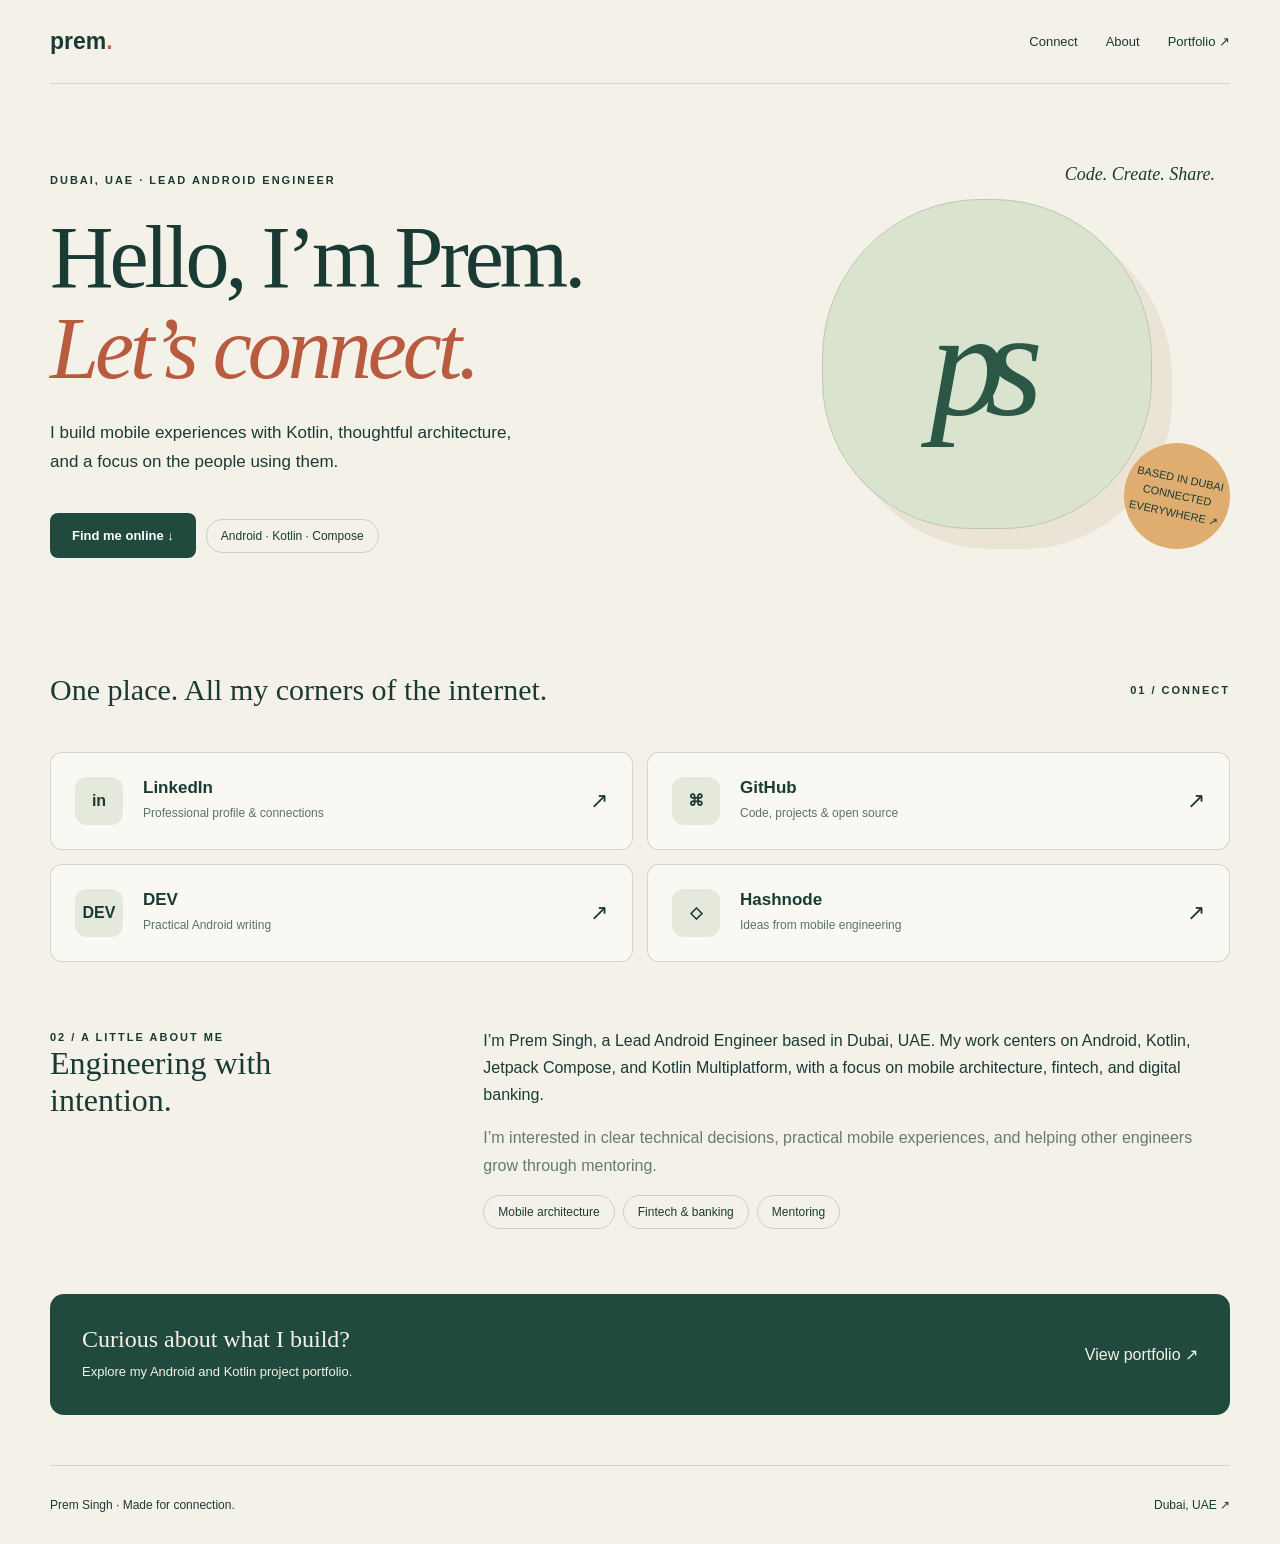
==== index.html @ f89c2c3a "Publish social profile and Android portfolio" ====
<!doctype html><html lang="en"><head><meta charset="utf-8"><meta name="viewport" content="width=device-width, initial-scale=1"><meta name="description" content="Connect with Prem Singh, Lead Android Engineer in Dubai. LinkedIn, GitHub, DEV and Hashnode."><meta name="theme-color" content="#172e2b"><title>Prem Singh — Let’s connect</title><style>*{box-sizing:border-box}html{scroll-behavior:smooth}body{margin:0;font-family:Arial,Helvetica,sans-serif}a{color:inherit;text-decoration:none}button{font:inherit}a:focus-visible,button:focus-visible{outline:3px solid #dd7848;outline-offset:6px}nav{display:flex;align-items:center;justify-content:space-between;padding:28px 0}nav .menu{display:flex;gap:28px;font-size:13px}main,nav,footer{max-width:1180px;margin:auto}p{line-height:1.7}footer{padding:32px 0;font-size:12px;display:flex;justify-content:space-between;border-top:1px solid #8884}.eyebrow{text-transform:uppercase;letter-spacing:2px;font-size:11px;font-weight:700}.pill{display:inline-block;border:1px solid #8885;padding:9px 14px;border-radius:99px;font-size:12px}.button{display:inline-block;padding:15px 22px;border-radius:8px;font-weight:700;font-size:13px}.muted{opacity:.65}@media(max-width:800px){main,nav,footer{margin:0 22px}nav .menu{gap:15px}h1{font-size:58px!important}.hero,.about,.contact{grid-template-columns:1fr!important;gap:32px!important}.cards{grid-template-columns:1fr!important}.hero{padding:50px 0!important}.orb{width:250px!important;height:250px!important}.hero-art{min-height:310px!important}.gridlinks{grid-template-columns:1fr!important}.project img{height:340px!important}footer{gap:20px}}@media(prefers-reduced-motion:reduce){html{scroll-behavior:auto}*{animation:none!important;transition:none!important}}body{background:#f4f1e9;color:#193b34}nav{border-bottom:1px solid #193b3425}.logo{font-weight:800;font-size:23px}.logo span{color:#cc6745}.hero{padding:80px 0 64px;display:grid;grid-template-columns:1.3fr 1fr;align-items:center;gap:60px}h1{font-family:Georgia,serif;font-weight:400;font-size:88px;line-height:1.04;letter-spacing:-4px;margin:24px 0}h1 em{color:#b95b3e}.hero p{max-width:480px;font-size:17px}.button{background:#214a3e;color:#fff;margin:20px 10px 0 0}.hero-art{position:relative;min-height:400px;display:grid;place-items:center}.orb{width:330px;height:330px;border-radius:48% 48% 45% 45%;background:#d9e3ce;display:grid;place-items:center;border:1px solid #bdc8b2;box-shadow:20px 20px 0 #ebe3d5}.monogram{font-family:Georgia,serif;font-size:150px;font-style:italic;letter-spacing:-20px;color:#2c5646;transform:translateX(-10px)}.stamp{position:absolute;right:0;bottom:15px;background:#e0ad70;border-radius:50%;width:106px;height:106px;display:grid;place-items:center;text-align:center;font-size:11px;line-height:1.6;transform:rotate(12deg)}.annotation{position:absolute;top:0;right:15px;font-family:Georgia,serif;font-style:italic;font-size:18px}.sectionhead{display:flex;justify-content:space-between;align-items:center;margin:20px 0}.sectionhead h2{font-family:Georgia,serif;font-size:30px;font-weight:400}.gridlinks{display:grid;grid-template-columns:1fr 1fr;gap:14px}.link{display:flex;align-items:center;gap:20px;border:1px solid #24453730;border-radius:12px;padding:24px;background:#faf8f2;transition:transform .2s,background .2s}.link:hover{transform:translateY(-3px);background:#e5ebdd}.icon{width:48px;height:48px;background:#e4e9dc;border-radius:12px;display:grid;place-items:center;font-weight:800}.link h3{margin:0 0 5px;font-size:17px}.link p{margin:0;font-size:12px;opacity:.7}.arrow{margin-left:auto;font-size:22px}.about{display:grid;grid-template-columns:1fr 2fr;gap:60px;padding:65px 0}.about h2{font-family:Georgia,serif;font-weight:400;font-size:32px;margin-top:0}.about p{margin-top:0;font-size:16px}.tags{display:flex;flex-wrap:wrap;gap:8px}.portfolio-call{background:#214a3e;color:#f5f1e6;padding:32px;border-radius:14px;margin-bottom:50px;display:flex;justify-content:space-between;align-items:center;gap:20px}.portfolio-call h2{font-family:Georgia,serif;font-weight:400;margin:0 0 8px}.portfolio-call p{margin:0;font-size:13px}.portfolio-call a{white-space:nowrap}</style><link rel="canonical" href="https://premsinghsodha7.github.io/"><meta property="og:url" content="https://premsinghsodha7.github.io/"><meta property="og:type" content="website"></head><body><nav><a class="logo" href="#">prem<span>.</span></a><div class="menu"><a href="#connect">Connect</a><a href="#about">About</a><a href="portfolio.html">Portfolio ↗</a></div></nav><main><section class="hero"><div><span class="eyebrow">Dubai, UAE · Lead Android Engineer</span><h1>Hello, I’m Prem.<br><em>Let’s connect.</em></h1><p>I build mobile experiences with Kotlin, thoughtful architecture, and a focus on the people using them.</p><a class="button" href="#connect">Find me online ↓</a><span class="pill">Android · Kotlin · Compose</span></div><div class="hero-art" aria-label="Decorative PS monogram"><span class="annotation">Code. Create. Share.</span><div class="orb"><span class="monogram">ps</span></div><div class="stamp">BASED IN DUBAI<br>CONNECTED<br>EVERYWHERE ↗</div></div></section><section id="connect"><div class="sectionhead"><h2>One place. All my corners of the internet.</h2><span class="eyebrow">01 / Connect</span></div><div class="gridlinks"><a class="link" href="https://www.linkedin.com/in/premsinghsodha7/" target="_blank" rel="noopener noreferrer"><span class="icon">in</span><div><h3>LinkedIn</h3><p>Professional profile & connections</p></div><span class="arrow">↗</span></a><a class="link" href="https://github.com/premsinghsodha7" target="_blank" rel="noopener noreferrer"><span class="icon">⌘</span><div><h3>GitHub</h3><p>Code, projects & open source</p></div><span class="arrow">↗</span></a><a class="link" href="https://dev.to/prem_singh_1997" target="_blank" rel="noopener noreferrer"><span class="icon">DEV</span><div><h3>DEV</h3><p>Practical Android writing</p></div><span class="arrow">↗</span></a><a class="link" href="https://hashnode.com/@prem1997" target="_blank" rel="noopener noreferrer"><span class="icon">◇</span><div><h3>Hashnode</h3><p>Ideas from mobile engineering</p></div><span class="arrow">↗</span></a></div></section><section class="about" id="about"><div><span class="eyebrow">02 / A little about me</span><h2>Engineering with<br>intention.</h2></div><div><p>I’m Prem Singh, a Lead Android Engineer based in Dubai, UAE. My work centers on Android, Kotlin, Jetpack Compose, and Kotlin Multiplatform, with a focus on mobile architecture, fintech, and digital banking.</p><p class="muted">I’m interested in clear technical decisions, practical mobile experiences, and helping other engineers grow through mentoring.</p><div class="tags"><span class="pill">Mobile architecture</span><span class="pill">Fintech & banking</span><span class="pill">Mentoring</span></div></div></section><section class="portfolio-call"><div><h2>Curious about what I build?</h2><p>Explore my Android and Kotlin project portfolio.</p></div><a href="portfolio.html">View portfolio ↗</a></section></main><footer><span>Prem Singh · Made for connection.</span><span>Dubai, UAE ↗</span></footer></body></html>
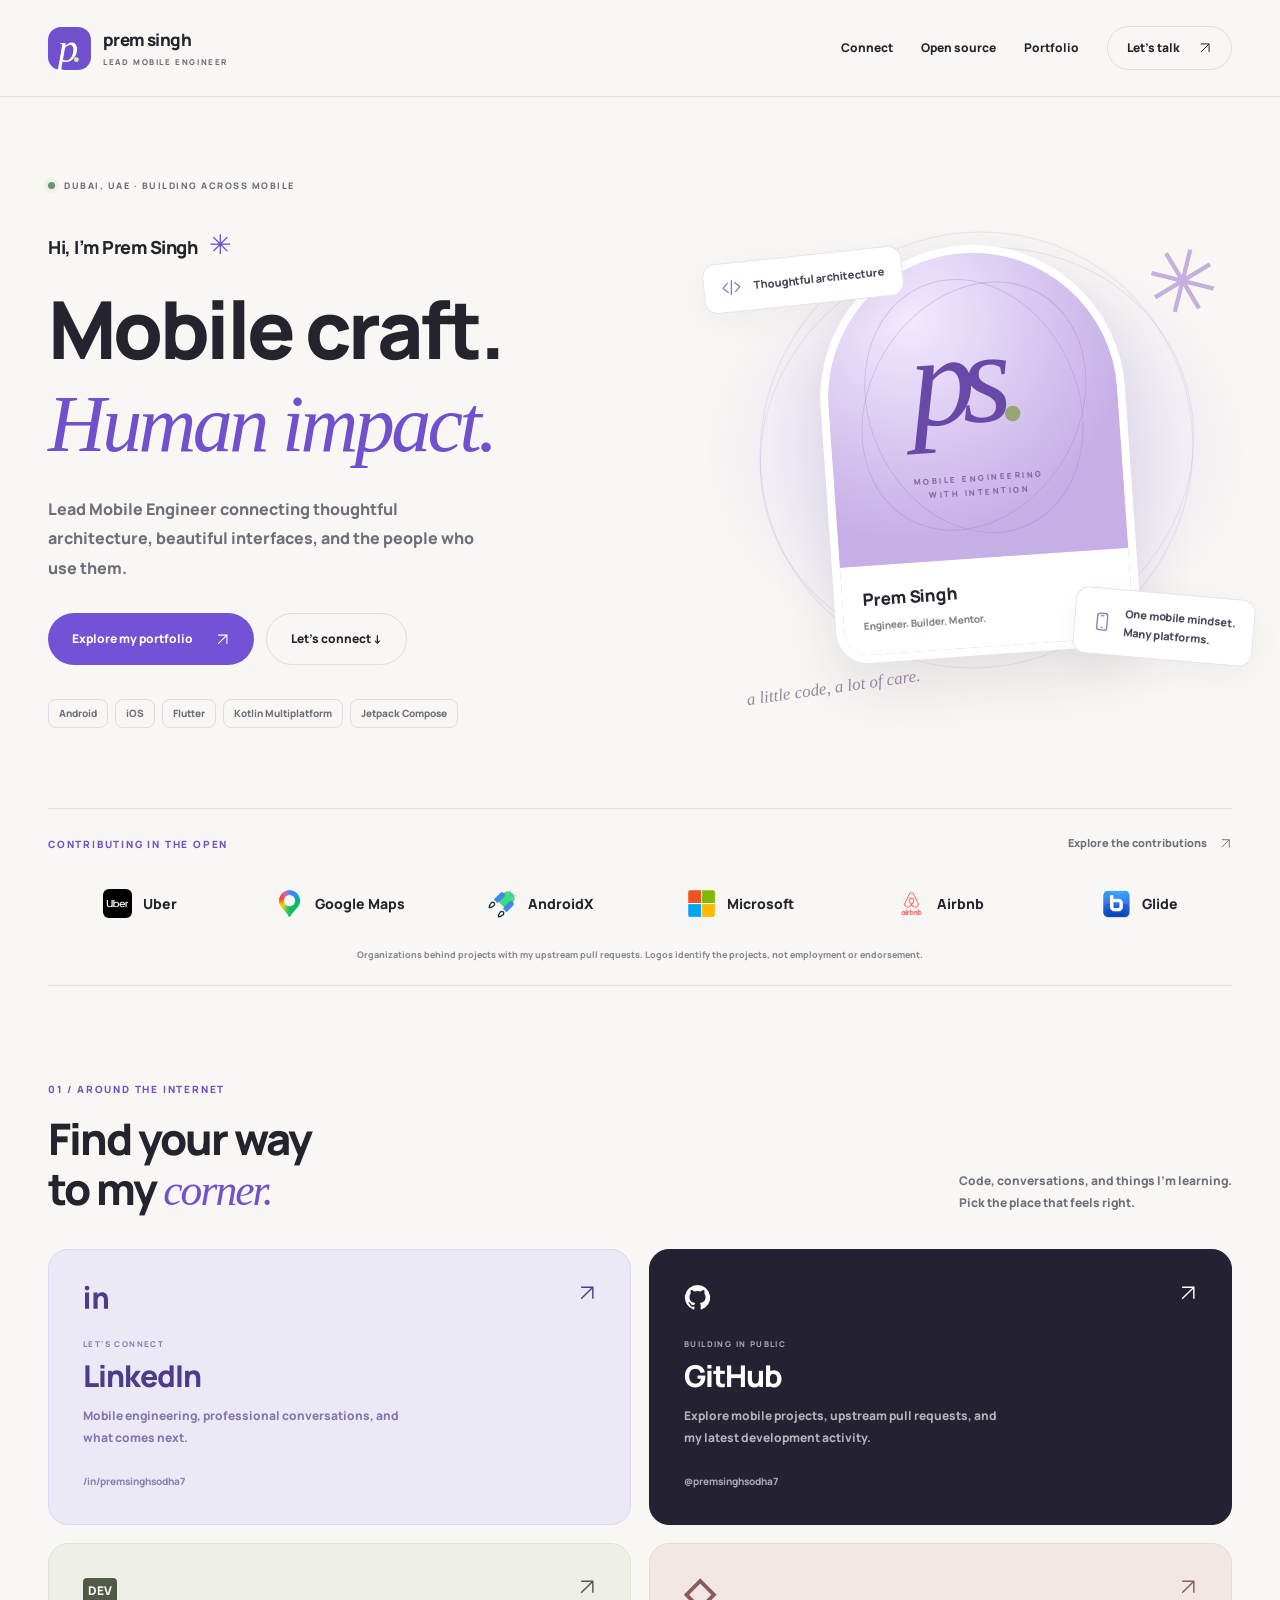
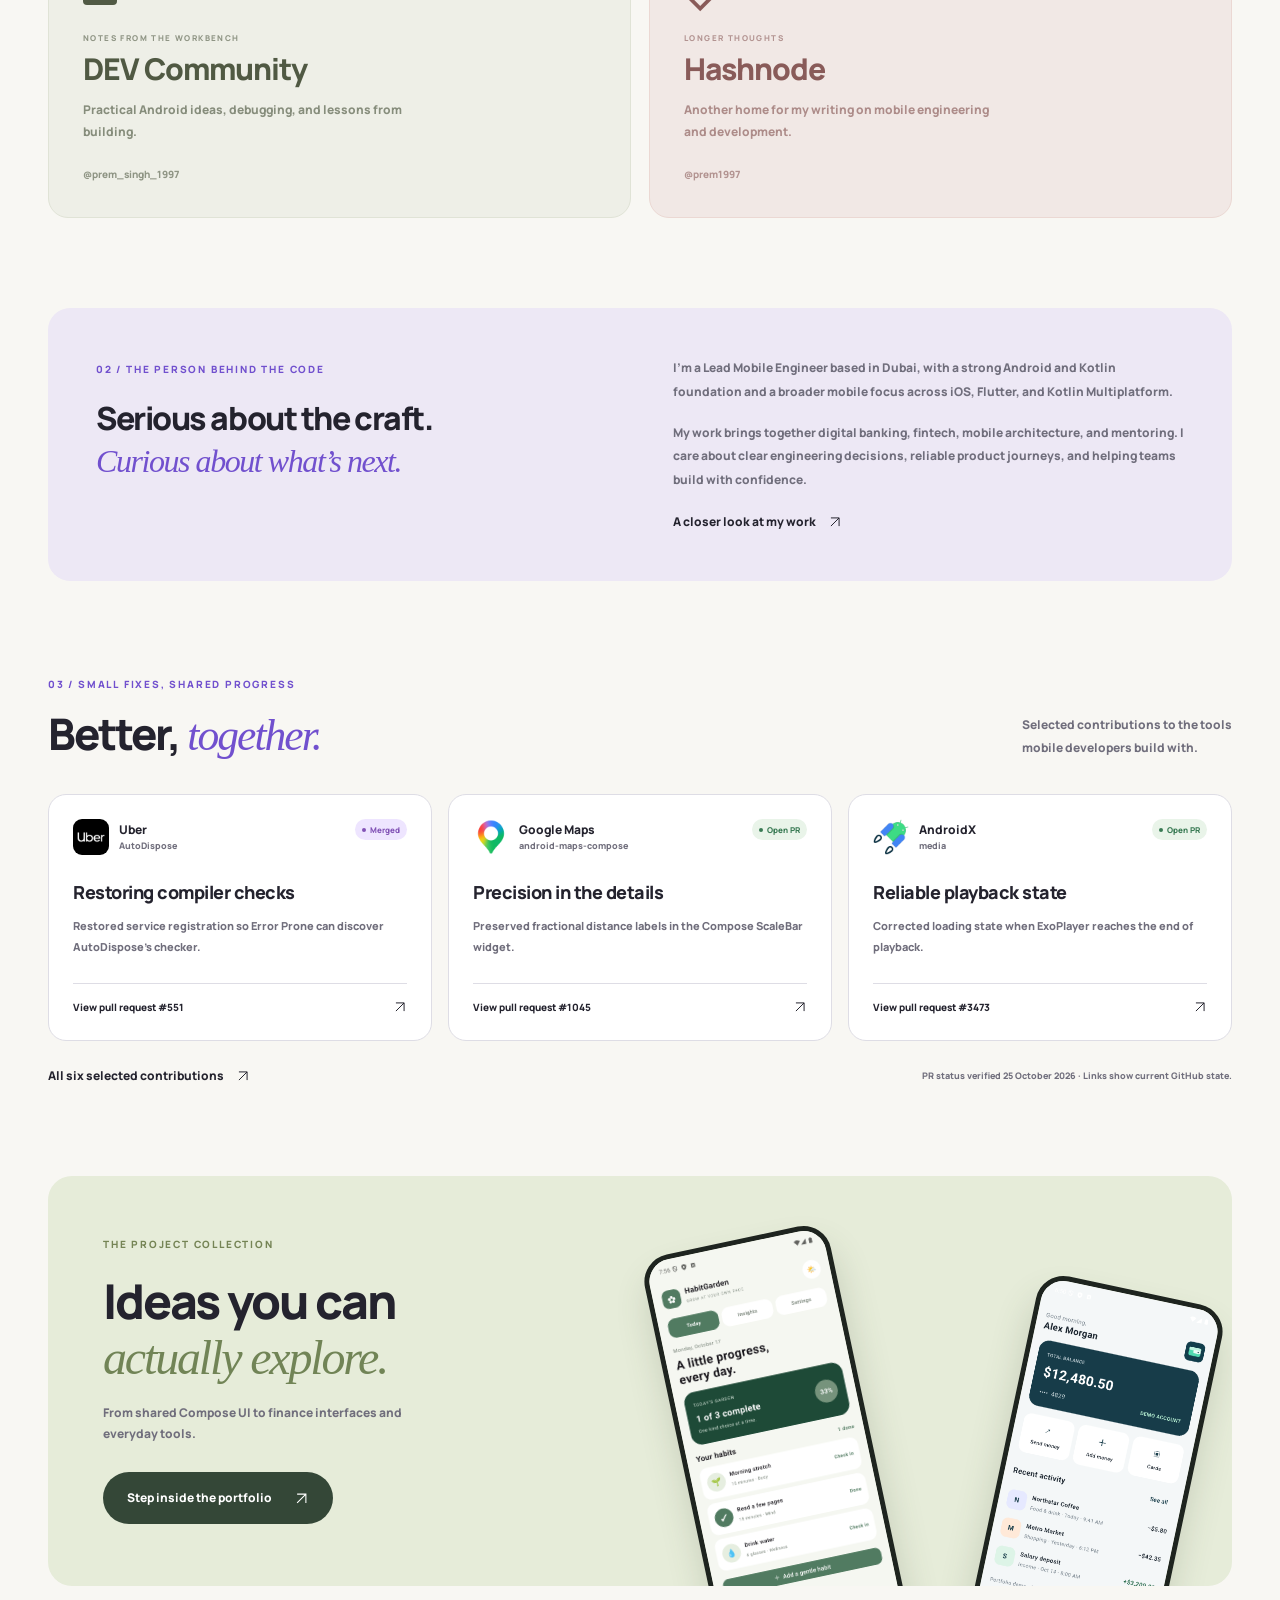
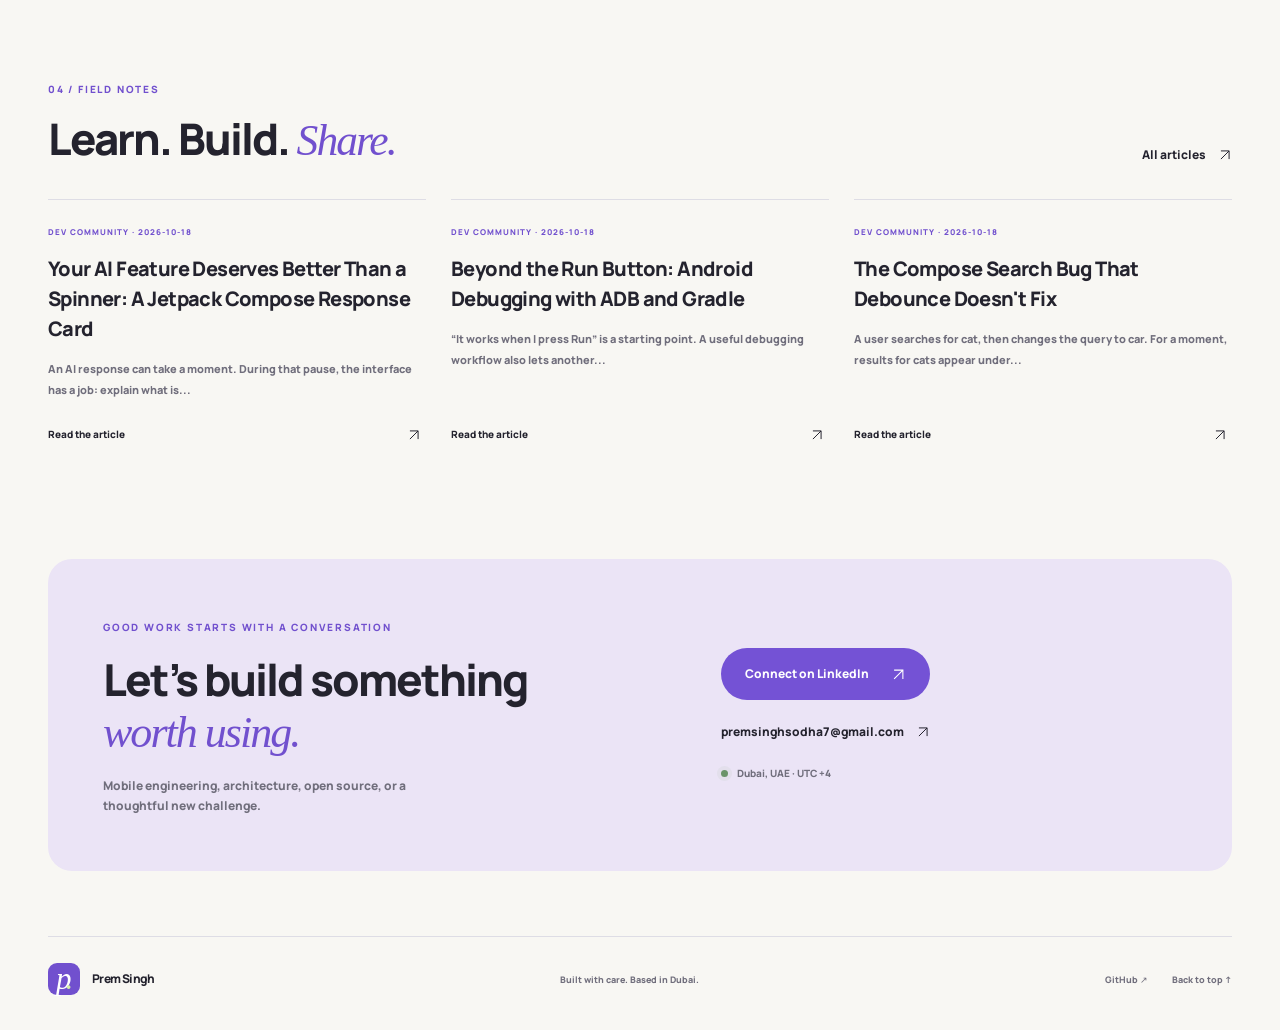
==== commit b571c6ab: "Redesign mobile profile and portfolio with verified open-source work" ====
--- a/index.html
+++ b/index.html
@@ -1 +1,12 @@
-<!doctype html><html lang="en"><head><meta charset="utf-8"><meta name="viewport" content="width=device-width, initial-scale=1"><meta name="description" content="Connect with Prem Singh, Lead Android Engineer in Dubai. LinkedIn, GitHub, DEV and Hashnode."><meta name="theme-color" content="#172e2b"><title>Prem Singh — Let’s connect</title><style>*{box-sizing:border-box}html{scroll-behavior:smooth}body{margin:0;font-family:Arial,Helvetica,sans-serif}a{color:inherit;text-decoration:none}button{font:inherit}a:focus-visible,button:focus-visible{outline:3px solid #dd7848;outline-offset:6px}nav{display:flex;align-items:center;justify-content:space-between;padding:28px 0}nav .menu{display:flex;gap:28px;font-size:13px}main,nav,footer{max-width:1180px;margin:auto}p{line-height:1.7}footer{padding:32px 0;font-size:12px;display:flex;justify-content:space-between;border-top:1px solid #8884}.eyebrow{text-transform:uppercase;letter-spacing:2px;font-size:11px;font-weight:700}.pill{display:inline-block;border:1px solid #8885;padding:9px 14px;border-radius:99px;font-size:12px}.button{display:inline-block;padding:15px 22px;border-radius:8px;font-weight:700;font-size:13px}.muted{opacity:.65}@media(max-width:800px){main,nav,footer{margin:0 22px}nav .menu{gap:15px}h1{font-size:58px!important}.hero,.about,.contact{grid-template-columns:1fr!important;gap:32px!important}.cards{grid-template-columns:1fr!important}.hero{padding:50px 0!important}.orb{width:250px!important;height:250px!important}.hero-art{min-height:310px!important}.gridlinks{grid-template-columns:1fr!important}.project img{height:340px!important}footer{gap:20px}}@media(prefers-reduced-motion:reduce){html{scroll-behavior:auto}*{animation:none!important;transition:none!important}}body{background:#f4f1e9;color:#193b34}nav{border-bottom:1px solid #193b3425}.logo{font-weight:800;font-size:23px}.logo span{color:#cc6745}.hero{padding:80px 0 64px;display:grid;grid-template-columns:1.3fr 1fr;align-items:center;gap:60px}h1{font-family:Georgia,serif;font-weight:400;font-size:88px;line-height:1.04;letter-spacing:-4px;margin:24px 0}h1 em{color:#b95b3e}.hero p{max-width:480px;font-size:17px}.button{background:#214a3e;color:#fff;margin:20px 10px 0 0}.hero-art{position:relative;min-height:400px;display:grid;place-items:center}.orb{width:330px;height:330px;border-radius:48% 48% 45% 45%;background:#d9e3ce;display:grid;place-items:center;border:1px solid #bdc8b2;box-shadow:20px 20px 0 #ebe3d5}.monogram{font-family:Georgia,serif;font-size:150px;font-style:italic;letter-spacing:-20px;color:#2c5646;transform:translateX(-10px)}.stamp{position:absolute;right:0;bottom:15px;background:#e0ad70;border-radius:50%;width:106px;height:106px;display:grid;place-items:center;text-align:center;font-size:11px;line-height:1.6;transform:rotate(12deg)}.annotation{position:absolute;top:0;right:15px;font-family:Georgia,serif;font-style:italic;font-size:18px}.sectionhead{display:flex;justify-content:space-between;align-items:center;margin:20px 0}.sectionhead h2{font-family:Georgia,serif;font-size:30px;font-weight:400}.gridlinks{display:grid;grid-template-columns:1fr 1fr;gap:14px}.link{display:flex;align-items:center;gap:20px;border:1px solid #24453730;border-radius:12px;padding:24px;background:#faf8f2;transition:transform .2s,background .2s}.link:hover{transform:translateY(-3px);background:#e5ebdd}.icon{width:48px;height:48px;background:#e4e9dc;border-radius:12px;display:grid;place-items:center;font-weight:800}.link h3{margin:0 0 5px;font-size:17px}.link p{margin:0;font-size:12px;opacity:.7}.arrow{margin-left:auto;font-size:22px}.about{display:grid;grid-template-columns:1fr 2fr;gap:60px;padding:65px 0}.about h2{font-family:Georgia,serif;font-weight:400;font-size:32px;margin-top:0}.about p{margin-top:0;font-size:16px}.tags{display:flex;flex-wrap:wrap;gap:8px}.portfolio-call{background:#214a3e;color:#f5f1e6;padding:32px;border-radius:14px;margin-bottom:50px;display:flex;justify-content:space-between;align-items:center;gap:20px}.portfolio-call h2{font-family:Georgia,serif;font-weight:400;margin:0 0 8px}.portfolio-call p{margin:0;font-size:13px}.portfolio-call a{white-space:nowrap}</style><link rel="canonical" href="https://premsinghsodha7.github.io/"><meta property="og:url" content="https://premsinghsodha7.github.io/"><meta property="og:type" content="website"></head><body><nav><a class="logo" href="#">prem<span>.</span></a><div class="menu"><a href="#connect">Connect</a><a href="#about">About</a><a href="portfolio.html">Portfolio ↗</a></div></nav><main><section class="hero"><div><span class="eyebrow">Dubai, UAE · Lead Android Engineer</span><h1>Hello, I’m Prem.<br><em>Let’s connect.</em></h1><p>I build mobile experiences with Kotlin, thoughtful architecture, and a focus on the people using them.</p><a class="button" href="#connect">Find me online ↓</a><span class="pill">Android · Kotlin · Compose</span></div><div class="hero-art" aria-label="Decorative PS monogram"><span class="annotation">Code. Create. Share.</span><div class="orb"><span class="monogram">ps</span></div><div class="stamp">BASED IN DUBAI<br>CONNECTED<br>EVERYWHERE ↗</div></div></section><section id="connect"><div class="sectionhead"><h2>One place. All my corners of the internet.</h2><span class="eyebrow">01 / Connect</span></div><div class="gridlinks"><a class="link" href="https://www.linkedin.com/in/premsinghsodha7/" target="_blank" rel="noopener noreferrer"><span class="icon">in</span><div><h3>LinkedIn</h3><p>Professional profile & connections</p></div><span class="arrow">↗</span></a><a class="link" href="https://github.com/premsinghsodha7" target="_blank" rel="noopener noreferrer"><span class="icon">⌘</span><div><h3>GitHub</h3><p>Code, projects & open source</p></div><span class="arrow">↗</span></a><a class="link" href="https://dev.to/prem_singh_1997" target="_blank" rel="noopener noreferrer"><span class="icon">DEV</span><div><h3>DEV</h3><p>Practical Android writing</p></div><span class="arrow">↗</span></a><a class="link" href="https://hashnode.com/@prem1997" target="_blank" rel="noopener noreferrer"><span class="icon">◇</span><div><h3>Hashnode</h3><p>Ideas from mobile engineering</p></div><span class="arrow">↗</span></a></div></section><section class="about" id="about"><div><span class="eyebrow">02 / A little about me</span><h2>Engineering with<br>intention.</h2></div><div><p>I’m Prem Singh, a Lead Android Engineer based in Dubai, UAE. My work centers on Android, Kotlin, Jetpack Compose, and Kotlin Multiplatform, with a focus on mobile architecture, fintech, and digital banking.</p><p class="muted">I’m interested in clear technical decisions, practical mobile experiences, and helping other engineers grow through mentoring.</p><div class="tags"><span class="pill">Mobile architecture</span><span class="pill">Fintech & banking</span><span class="pill">Mentoring</span></div></div></section><section class="portfolio-call"><div><h2>Curious about what I build?</h2><p>Explore my Android and Kotlin project portfolio.</p></div><a href="portfolio.html">View portfolio ↗</a></section></main><footer><span>Prem Singh · Made for connection.</span><span>Dubai, UAE ↗</span></footer></body></html>+<!doctype html><html lang="en"><head><meta charset="utf-8"><meta name="viewport" content="width=device-width,initial-scale=1"><meta name="description" content="Prem Singh, Lead Mobile Engineer in Dubai. Android, iOS, Flutter, Kotlin Multiplatform, open source and mobile architecture."><meta name="theme-color" content="#f8f7f3"><title>Prem Singh — Lead Mobile Engineer</title><link rel="canonical" href="https://premsinghsodha7.github.io/"><meta property="og:title" content="Prem Singh — Lead Mobile Engineer"><meta property="og:description" content="Prem Singh, Lead Mobile Engineer in Dubai. Android, iOS, Flutter, Kotlin Multiplatform, open source and mobile architecture."><meta property="og:url" content="https://premsinghsodha7.github.io/"><meta property="og:type" content="website"><meta property="og:image" content="https://premsinghsodha7.github.io/assets/favicon.svg"><link rel="icon" href="assets/favicon.svg" type="image/svg+xml"><link rel="preload" href="assets/manrope.woff2" as="font" type="font/woff2" crossorigin><link rel="stylesheet" href="styles.css"><script src="site.js" defer></script></head><body class="light" id="top"><a class="skip" href="#main">Skip to content</a><header><nav class="wrap"><a class="brand" href="index.html" aria-label="Prem Singh home"><span class="brand-mark">p<span>.</span></span><span>prem singh<span class="brand-sub">LEAD MOBILE ENGINEER</span></span></a><button class="menu-toggle" aria-expanded="false" aria-controls="nav-links">Menu <span>☰</span></button><div id="nav-links" class="nav-links"><a href="#connect">Connect</a><a href="#open-source">Open source</a><a href="portfolio.html">Portfolio</a><a class="nav-cta" href="https://www.linkedin.com/in/premsinghsodha7/" target="_blank" rel="noopener noreferrer">Let’s talk <svg viewBox="0 0 24 24" fill="none" stroke="currentColor" stroke-width="1.7" aria-hidden="true"><path d="M5 19 19 5M5 5h14v14"/></svg></a></div></nav></header><main id="main"><section class="social-hero wrap"><div class="hero-copy"><span class="availability"><i></i> DUBAI, UAE · BUILDING ACROSS MOBILE</span><p class="hello">Hi, I’m Prem Singh <span aria-hidden="true">✳</span></p><h1>Mobile craft.<br><em>Human impact.</em></h1><p class="hero-description">Lead Mobile Engineer connecting thoughtful architecture, beautiful interfaces, and the people who use them.</p><div class="hero-actions"><a href="portfolio.html" class="button primary">Explore my portfolio <svg viewBox="0 0 24 24" fill="none" stroke="currentColor" stroke-width="1.7" aria-hidden="true"><path d="M5 19 19 5M5 5h14v14"/></svg></a><a href="#connect" class="button quiet">Let’s connect ↓</a></div><div class="platforms"><span>Android</span><span>iOS</span><span>Flutter</span><span>Kotlin Multiplatform</span><span>Jetpack Compose</span></div></div><div class="identity-stage"><div class="orbit orbit-one"></div><div class="orbit orbit-two"></div><span class="floating-label label-one"><svg viewBox="0 0 24 24" fill="none" stroke="currentColor" stroke-width="1.6" aria-hidden="true"><path d="m8 6-6 6 6 6m8-12 6 6-6 6m-3-15-2 18"/></svg> Thoughtful architecture</span><div class="portrait-frame"><div class="portrait-monogram" role="img" aria-label="PS monogram"><span>ps<span class="monogram-dot">.</span></span><small>MOBILE ENGINEERING<br>WITH INTENTION</small></div><div class="portrait-caption"><span>Prem Singh</span><small>Engineer. Builder. Mentor.</small></div></div><span class="floating-label label-two"><svg viewBox="0 0 24 24" fill="none" stroke="currentColor" stroke-width="1.6" aria-hidden="true"><rect x="6" y="2" width="12" height="20" rx="3"/><path d="M10 5h4m-3 14h2"/></svg> One mobile mindset.<br>Many platforms.</span><div class="stage-star" aria-hidden="true">✳</div><span class="stage-note">a little code, a lot of care.</span></div></section>
+<section class="ecosystems wrap"><div class="mini-heading"><span class="eyebrow">CONTRIBUTING IN THE OPEN</span><a href="portfolio.html#open-source">Explore the contributions <svg viewBox="0 0 24 24" fill="none" stroke="currentColor" stroke-width="1.7" aria-hidden="true"><path d="M5 19 19 5M5 5h14v14"/></svg></a></div><div class="org-strip"><a class="org" href="https://github.com/uber/AutoDispose/pull/551" target="_blank" rel="noopener noreferrer"><img src="assets/uber.png" alt="" width="32" height="32"><span>Uber</span><svg viewBox="0 0 24 24" fill="none" stroke="currentColor" stroke-width="1.7" aria-hidden="true"><path d="M5 19 19 5M5 5h14v14"/></svg></a><a class="org" href="https://github.com/googlemaps/android-maps-compose/pull/1045" target="_blank" rel="noopener noreferrer"><img src="assets/googlemaps.png" alt="" width="32" height="32"><span>Google Maps</span><svg viewBox="0 0 24 24" fill="none" stroke="currentColor" stroke-width="1.7" aria-hidden="true"><path d="M5 19 19 5M5 5h14v14"/></svg></a><a class="org" href="https://github.com/androidx/media/pull/3473" target="_blank" rel="noopener noreferrer"><img src="assets/androidx.png" alt="" width="32" height="32"><span>AndroidX</span><svg viewBox="0 0 24 24" fill="none" stroke="currentColor" stroke-width="1.7" aria-hidden="true"><path d="M5 19 19 5M5 5h14v14"/></svg></a><a class="org" href="https://github.com/microsoft/fluentui-android/pull/843" target="_blank" rel="noopener noreferrer"><img src="assets/microsoft.png" alt="" width="32" height="32"><span>Microsoft</span><svg viewBox="0 0 24 24" fill="none" stroke="currentColor" stroke-width="1.7" aria-hidden="true"><path d="M5 19 19 5M5 5h14v14"/></svg></a><a class="org" href="https://github.com/airbnb/lottie-android/pull/2745" target="_blank" rel="noopener noreferrer"><img src="assets/airbnb.png" alt="" width="32" height="32"><span>Airbnb</span><svg viewBox="0 0 24 24" fill="none" stroke="currentColor" stroke-width="1.7" aria-hidden="true"><path d="M5 19 19 5M5 5h14v14"/></svg></a><a class="org" href="https://github.com/bumptech/glide/pull/5789" target="_blank" rel="noopener noreferrer"><img src="assets/bumptech.png" alt="" width="32" height="32"><span>Glide</span><svg viewBox="0 0 24 24" fill="none" stroke="currentColor" stroke-width="1.7" aria-hidden="true"><path d="M5 19 19 5M5 5h14v14"/></svg></a></div><p class="fineprint">Organizations behind projects with my upstream pull requests. Logos identify the projects, not employment or endorsement.</p></section>
+<section class="section wrap" id="connect"><div class="section-title"><div><span class="eyebrow">01 / AROUND THE INTERNET</span><h2>Find your way<br>to my <em>corner.</em></h2></div><p>Code, conversations, and things I’m learning.<br>Pick the place that feels right.</p></div><div class="social-bento">
+<a class="social-card linkedin-card" href="https://www.linkedin.com/in/premsinghsodha7/" target="_blank" rel="noopener noreferrer"><svg viewBox="0 0 24 24" fill="currentColor" aria-hidden="true"><path d="M5.4 7.6H1.8V22h3.6V7.6ZM3.6 1.5a2.1 2.1 0 1 0 0 4.2 2.1 2.1 0 0 0 0-4.2ZM22.2 13.7c0-4.3-2.3-6.3-5.3-6.3-2.4 0-3.4 1.3-4 2.2v-2h-3.6V22H13v-8c0-2.1 1.3-3.3 2.9-3.3 1.6 0 2.7 1.1 2.7 3.3v8h3.6v-8.3Z"/></svg><span class="card-kicker">LET’S CONNECT</span><h3>LinkedIn</h3><p>Mobile engineering, professional conversations, and what comes next.</p><span class="card-handle">/in/premsinghsodha7</span><svg viewBox="0 0 24 24" fill="none" stroke="currentColor" stroke-width="1.7" aria-hidden="true"><path d="M5 19 19 5M5 5h14v14"/></svg></a>
+<a class="social-card github-card" href="https://github.com/premsinghsodha7" target="_blank" rel="noopener noreferrer"><svg viewBox="0 0 24 24" fill="currentColor" aria-hidden="true"><path d="M12 .8a11.2 11.2 0 0 0-3.54 21.83c.56.1.76-.24.76-.54v-2.1c-3.12.68-3.78-1.33-3.78-1.33-.51-1.3-1.25-1.64-1.25-1.64-1.02-.7.08-.69.08-.69 1.13.08 1.72 1.16 1.72 1.16 1 1.72 2.63 1.22 3.27.93.1-.73.39-1.22.71-1.5-2.49-.28-5.1-1.24-5.1-5.54 0-1.22.44-2.22 1.16-3-.12-.29-.5-1.42.11-2.95 0 0 .94-.3 3.08 1.15a10.7 10.7 0 0 1 5.6 0c2.14-1.45 3.08-1.15 3.08-1.15.61 1.53.23 2.66.11 2.94.72.79 1.16 1.79 1.16 3.01 0 4.31-2.62 5.25-5.12 5.53.4.35.76 1.03.76 2.08v3.1c0 .3.2.65.77.54A11.2 11.2 0 0 0 12 .8Z"/></svg><span class="card-kicker">BUILDING IN PUBLIC</span><h3>GitHub</h3><p>Explore mobile projects, upstream pull requests, and my latest development activity.</p><span class="card-handle">@premsinghsodha7</span><svg viewBox="0 0 24 24" fill="none" stroke="currentColor" stroke-width="1.7" aria-hidden="true"><path d="M5 19 19 5M5 5h14v14"/></svg></a>
+<a class="social-card dev-card" href="https://dev.to/prem_singh_1997" target="_blank" rel="noopener noreferrer"><span class="dev-icon">DEV</span><span class="card-kicker">NOTES FROM THE WORKBENCH</span><h3>DEV Community</h3><p>Practical Android ideas, debugging, and lessons from building.</p><span class="card-handle">@prem_singh_1997</span><svg viewBox="0 0 24 24" fill="none" stroke="currentColor" stroke-width="1.7" aria-hidden="true"><path d="M5 19 19 5M5 5h14v14"/></svg></a>
+<a class="social-card hash-card" href="https://hashnode.com/@prem1997" target="_blank" rel="noopener noreferrer"><span class="hash-icon">◇</span><span class="card-kicker">LONGER THOUGHTS</span><h3>Hashnode</h3><p>Another home for my writing on mobile engineering and development.</p><span class="card-handle">@prem1997</span><svg viewBox="0 0 24 24" fill="none" stroke="currentColor" stroke-width="1.7" aria-hidden="true"><path d="M5 19 19 5M5 5h14v14"/></svg></a>
+</div></section>
+<section class="about-panel wrap" id="about"><div><span class="eyebrow">02 / THE PERSON BEHIND THE CODE</span><h2>Serious about the craft.<br><em>Curious about what’s next.</em></h2></div><div><p>I’m a Lead Mobile Engineer based in Dubai, with a strong Android and Kotlin foundation and a broader mobile focus across iOS, Flutter, and Kotlin Multiplatform.</p><p>My work brings together digital banking, fintech, mobile architecture, and mentoring. I care about clear engineering decisions, reliable product journeys, and helping teams build with confidence.</p><a href="portfolio.html#experience" class="text-link">A closer look at my work <svg viewBox="0 0 24 24" fill="none" stroke="currentColor" stroke-width="1.7" aria-hidden="true"><path d="M5 19 19 5M5 5h14v14"/></svg></a></div></section>
+<section class="section wrap" id="open-source"><div class="section-title"><div><span class="eyebrow">03 / SMALL FIXES, SHARED PROGRESS</span><h2>Better, <em>together.</em></h2></div><p>Selected contributions to the tools<br>mobile developers build with.</p></div><div class="contribution-grid"><article class="contribution"><div class="contribution-top"><a class="org-label" href="https://github.com/uber/AutoDispose" target="_blank" rel="noopener noreferrer"><img src="assets/uber.png" alt="Uber GitHub organization logo" width="42" height="42"><span>Uber<small>AutoDispose</small></span></a><span class="status merged" data-pr="uber/AutoDispose#551">Merged</span></div><h3>Restoring compiler checks</h3><p>Restored service registration so Error Prone can discover AutoDispose’s checker.</p><a class="text-link" href="https://github.com/uber/AutoDispose/pull/551" target="_blank" rel="noopener noreferrer">View pull request #551<svg viewBox="0 0 24 24" fill="none" stroke="currentColor" stroke-width="1.7" aria-hidden="true"><path d="M5 19 19 5M5 5h14v14"/></svg></a></article><article class="contribution"><div class="contribution-top"><a class="org-label" href="https://github.com/googlemaps/android-maps-compose" target="_blank" rel="noopener noreferrer"><img src="assets/googlemaps.png" alt="Google Maps GitHub organization logo" width="42" height="42"><span>Google Maps<small>android-maps-compose</small></span></a><span class="status open" data-pr="googlemaps/android-maps-compose#1045">Open PR</span></div><h3>Precision in the details</h3><p>Preserved fractional distance labels in the Compose ScaleBar widget.</p><a class="text-link" href="https://github.com/googlemaps/android-maps-compose/pull/1045" target="_blank" rel="noopener noreferrer">View pull request #1045<svg viewBox="0 0 24 24" fill="none" stroke="currentColor" stroke-width="1.7" aria-hidden="true"><path d="M5 19 19 5M5 5h14v14"/></svg></a></article><article class="contribution"><div class="contribution-top"><a class="org-label" href="https://github.com/androidx/media" target="_blank" rel="noopener noreferrer"><img src="assets/androidx.png" alt="AndroidX GitHub organization logo" width="42" height="42"><span>AndroidX<small>media</small></span></a><span class="status open" data-pr="androidx/media#3473">Open PR</span></div><h3>Reliable playback state</h3><p>Corrected loading state when ExoPlayer reaches the end of playback.</p><a class="text-link" href="https://github.com/androidx/media/pull/3473" target="_blank" rel="noopener noreferrer">View pull request #3473<svg viewBox="0 0 24 24" fill="none" stroke="currentColor" stroke-width="1.7" aria-hidden="true"><path d="M5 19 19 5M5 5h14v14"/></svg></a></article></div><div class="section-bottom"><a href="portfolio.html#open-source" class="text-link">All six selected contributions <svg viewBox="0 0 24 24" fill="none" stroke="currentColor" stroke-width="1.7" aria-hidden="true"><path d="M5 19 19 5M5 5h14v14"/></svg></a><span class="fineprint contribution-date">PR status verified 25 October 2026 · Links show current GitHub state.</span></div></section>
+<section class="portfolio-teaser wrap"><div><span class="eyebrow">THE PROJECT COLLECTION</span><h2>Ideas you can<br><em>actually explore.</em></h2><p>From shared Compose UI to finance interfaces and everyday tools.</p><a class="button primary" href="portfolio.html">Step inside the portfolio <svg viewBox="0 0 24 24" fill="none" stroke="currentColor" stroke-width="1.7" aria-hidden="true"><path d="M5 19 19 5M5 5h14v14"/></svg></a></div><div class="teaser-phones" aria-hidden="true"><img src="assets/HabitGardenKMP.png" alt="" width="200" height="400" loading="lazy"><img src="assets/FintechFlow-screen.png" alt="" width="200" height="400" loading="lazy"></div></section>
+<section class="section wrap" id="writing"><div class="section-title"><div><span class="eyebrow">04 / FIELD NOTES</span><h2>Learn. Build. <em>Share.</em></h2></div><a class="text-link" href="https://dev.to/prem_singh_1997" target="_blank" rel="noopener noreferrer">All articles<svg viewBox="0 0 24 24" fill="none" stroke="currentColor" stroke-width="1.7" aria-hidden="true"><path d="M5 19 19 5M5 5h14v14"/></svg></a></div><div class="writing-grid"><a class="writing" href="https://dev.to/prem_singh_1997/your-ai-feature-deserves-better-than-a-spinner-a-jetpack-compose-response-card-4n83" target="_blank" rel="noopener noreferrer"><span class="eyebrow">DEV COMMUNITY · 2026-10-18</span><h3>Your AI Feature Deserves Better Than a Spinner: A Jetpack Compose Response Card</h3><p>An AI response can take a moment. During that pause, the interface has a job: explain what is...</p><span class="read">Read the article</span><svg viewBox="0 0 24 24" fill="none" stroke="currentColor" stroke-width="1.7" aria-hidden="true"><path d="M5 19 19 5M5 5h14v14"/></svg></a><a class="writing" href="https://dev.to/prem_singh_1997/beyond-the-run-button-android-debugging-with-adb-and-gradle-5gnf" target="_blank" rel="noopener noreferrer"><span class="eyebrow">DEV COMMUNITY · 2026-10-18</span><h3>Beyond the Run Button: Android Debugging with ADB and Gradle</h3><p>“It works when I press Run” is a starting point. A useful debugging workflow also lets another...</p><span class="read">Read the article</span><svg viewBox="0 0 24 24" fill="none" stroke="currentColor" stroke-width="1.7" aria-hidden="true"><path d="M5 19 19 5M5 5h14v14"/></svg></a><a class="writing" href="https://dev.to/prem_singh_1997/the-compose-search-bug-that-debounce-doesnt-fix-1kbf" target="_blank" rel="noopener noreferrer"><span class="eyebrow">DEV COMMUNITY · 2026-10-18</span><h3>The Compose Search Bug That Debounce Doesn&#x27;t Fix</h3><p>A user searches for cat, then changes the query to car. For a moment, results for cats appear under...</p><span class="read">Read the article</span><svg viewBox="0 0 24 24" fill="none" stroke="currentColor" stroke-width="1.7" aria-hidden="true"><path d="M5 19 19 5M5 5h14v14"/></svg></a></div></section><section class="contact-banner wrap" id="contact"><div><span class="eyebrow">GOOD WORK STARTS WITH A CONVERSATION</span><h2>Let’s build something<br><em>worth using.</em></h2><p>Mobile engineering, architecture, open source, or a thoughtful new challenge.</p></div><div class="contact-actions"><a class="button primary" href="https://www.linkedin.com/in/premsinghsodha7/" target="_blank" rel="noopener noreferrer">Connect on LinkedIn<svg viewBox="0 0 24 24" fill="none" stroke="currentColor" stroke-width="1.7" aria-hidden="true"><path d="M5 19 19 5M5 5h14v14"/></svg></a><a class="text-link" href="mailto:premsinghsodha7@gmail.com">premsinghsodha7@gmail.com <svg viewBox="0 0 24 24" fill="none" stroke="currentColor" stroke-width="1.7" aria-hidden="true"><path d="M5 19 19 5M5 5h14v14"/></svg></a><span class="location"><i></i> Dubai, UAE · UTC +4</span></div></section></main><footer class="wrap"><a class="brand" href="index.html"><span class="brand-mark">p<span>.</span></span><span>Prem Singh</span></a><span>Built with care. Based in Dubai.</span><div><a href="https://github.com/premsinghsodha7">GitHub ↗</a><a href="#top">Back to top ↑</a></div></footer></body></html>
--- a/styles.css
+++ b/styles.css
@@ -0,0 +1,15 @@
+@font-face{font-family:Manrope;src:url('assets/manrope.woff2') format('woff2');font-style:normal;font-weight:400 800;font-display:swap}
+:root{--bg:#f8f7f3;--surface:#fff;--ink:#24232e;--muted:#706e7c;--line:#dedde5;--accent:#7150ce;--soft:#ebe5fa;--lime:#d5efa7;--radius:24px}*{box-sizing:border-box}html{scroll-behavior:smooth;scroll-padding-top:110px}body{margin:0;background:var(--bg);color:var(--ink);font:14px/1.7 Manrope,Arial,sans-serif;-webkit-font-smoothing:antialiased}body.dark{--bg:#101119;--surface:#191b26;--ink:#f2f0fa;--muted:#aaaabb;--line:#303140;--accent:#c1a7ff;--soft:#272137;--lime:#d5efa7}a{color:inherit;text-decoration:none}button{font:inherit;color:inherit;cursor:pointer}img{display:block;max-width:100%;height:auto}svg{width:20px;height:20px;flex-shrink:0}h1,h2,h3,p{margin:0}h1,h2,h3{line-height:1.15;letter-spacing:-.045em}h1{font-size:clamp(54px,6.25vw,88px);font-weight:800}h2{font-size:clamp(32px,3.4vw,46px);font-weight:700}h3{font-size:22px;font-weight:700}em{font-family:Georgia,'Times New Roman',serif;font-weight:400;color:var(--accent)}p{color:var(--muted)}a,button,summary{-webkit-tap-highlight-color:transparent}a:focus-visible,button:focus-visible,summary:focus-visible{outline:3px solid var(--accent);outline-offset:6px}button:disabled{cursor:default}[hidden]{display:none!important}.wrap{max-width:1200px;width:calc(100% - 96px);margin-inline:auto}.skip{position:fixed;left:20px;top:-90px;background:var(--ink);color:var(--bg);padding:10px 20px;z-index:100}.skip:focus{top:15px}header{position:sticky;top:0;z-index:20;background:color-mix(in srgb,var(--bg) 94%,transparent);backdrop-filter:blur(18px);border-bottom:1px solid var(--line)}nav{display:flex;justify-content:space-between;align-items:center;min-height:96px;gap:30px}.brand{display:flex;align-items:center;gap:12px;font-size:17px;line-height:1.2;font-weight:800;letter-spacing:-.6px}.brand-mark{background:var(--accent);color:white;width:43px;height:43px;border-radius:13px;display:flex;align-items:center;justify-content:center;font:italic 41px/.8 Georgia;letter-spacing:-6px;padding-right:5px}.brand-mark>span{color:#d5efa7}.brand-sub{display:block;font-size:8px;letter-spacing:1.6px;font-weight:600;margin-top:7px;color:var(--muted)}.dark .brand-mark{background:#b49be7;color:#16121d}.nav-links{display:flex;gap:28px;align-items:center;font-size:12px;font-weight:600}.nav-links>a{transition:color .2s}.nav-links>a:hover{color:var(--accent)}.nav-cta{display:flex;align-items:center;gap:18px;border:1px solid var(--line);border-radius:30px;padding:11px 19px}.nav-cta svg{width:14px;height:14px}.menu-toggle{display:none}.eyebrow{font-size:10px;font-weight:800;letter-spacing:1.8px;line-height:1.6;color:var(--accent)}.availability{display:inline-flex;align-items:center;gap:9px;font-size:9px;font-weight:800;letter-spacing:1.5px;color:var(--muted)}.availability i,.location i{display:inline-block;width:7px;height:7px;background:#6a9369;border-radius:50%;box-shadow:0 0 0 4px #88ab7f16}.button{display:inline-flex;align-items:center;justify-content:center;gap:22px;min-height:52px;padding:13px 24px;border-radius:99px;font-weight:700;font-size:12px;transition:transform .2s,box-shadow .2s}.button:hover{transform:translateY(-3px);box-shadow:0 8px 25px #00000014}.button svg{width:15px;height:15px}.primary{color:#fff;background:#7452d5}.dark .primary{background:#d3bbff;color:#20152f}.quiet{background:transparent;border:1px solid var(--line)}.hero-actions{display:flex;flex-wrap:wrap;gap:12px;margin-top:30px}.hero-description{font-size:16px;line-height:1.85;max-width:450px;margin-top:25px}.platforms{display:flex;align-items:center;flex-wrap:wrap;gap:7px;margin-top:34px}.platforms span{border:1px solid var(--line);border-radius:8px;font-size:10px;font-weight:600;padding:5px 10px;color:var(--muted)}.social-hero{display:grid;grid-template-columns:1.2fr 1fr;gap:60px;align-items:center;padding-block:75px 80px}.hello{font-size:18px;margin:25px 0 16px;color:var(--ink);letter-spacing:-.5px}.hello span{color:var(--accent);font-size:27px;margin-left:8px}.identity-stage{min-height:480px;position:relative;display:grid;place-items:center;isolation:isolate}.identity-stage:before{content:'';position:absolute;inset:5% -3%;z-index:-2;background:radial-gradient(ellipse,#e9dffa 0%,#eee9f4 45%,transparent 72%)}.orbit{position:absolute;width:400px;height:400px;border:1px solid #a992d430;border-radius:50%;z-index:-1}.orbit-one{transform:rotate(-22deg) scaleX(1.1)}.orbit-two{transform:rotate(35deg) scaleX(1.18);width:365px;height:440px}.portrait-frame{width:305px;background:#d9c5f0;border-radius:155px 155px 32px 32px;overflow:hidden;box-shadow:0 24px 55px #57407320;transform:rotate(-4deg);border:8px solid #fff}.portrait-frame>img{width:100%;height:305px;object-fit:cover;object-position:center}.portrait-caption{padding:20px;background:white;color:#27232f;display:flex;flex-direction:column}.portrait-caption span{font-weight:800;font-size:17px}.portrait-caption small{font-size:10px;color:#89808e;margin-top:3px}.floating-label{position:absolute;z-index:2;background:white;border:1px solid #e8e3ed;padding:14px 17px;box-shadow:0 9px 35px #37263c0c;font-size:11px;font-weight:700;border-radius:13px;display:flex;align-items:center;gap:12px;color:#4f455c}.floating-label svg{color:#9376be}.label-one{top:45px;left:-18px;transform:rotate(-6deg)}.label-two{bottom:30px;right:-22px;transform:rotate(5deg)}.stage-star{position:absolute;right:12px;top:25px;font-size:88px;color:#c4afde;line-height:1;transform:rotate(14deg)}.stage-note{position:absolute;bottom:-8px;left:25px;color:#9786a4;font:italic 17px Georgia;transform:rotate(-8deg)}.ecosystems{padding:25px 0 22px;border-block:1px solid var(--line)}.mini-heading{display:flex;justify-content:space-between;align-items:center;gap:20px;margin-bottom:22px}.mini-heading>a{display:flex;align-items:center;gap:12px;color:var(--muted);font-size:11px}.mini-heading svg{width:13px;height:13px}.org-strip{display:grid;grid-template-columns:repeat(6,1fr);gap:16px;align-items:center}.org{display:flex;align-items:center;justify-content:center;gap:11px;font-size:14px;font-weight:800;padding:14px 0;transition:transform .2s}.org:hover{transform:translateY(-3px)}.org img{width:29px;height:29px;object-fit:contain;border-radius:6px}.org>svg{display:none}.fineprint{font-size:10px;line-height:1.8;color:var(--muted);margin-top:20px}.ecosystems>.fineprint{margin-top:15px;text-align:center;font-size:9px;opacity:.8}.section{padding-block:90px}.section-title{display:flex;justify-content:space-between;gap:40px;align-items:flex-end;margin-bottom:34px}.section-title h2{margin-top:14px}.section-title>p{font-size:12px;line-height:1.9;max-width:330px}.text-link{display:inline-flex;align-items:center;gap:12px;font-size:12px;font-weight:700;line-height:1.7}.text-link svg{width:14px;height:14px}.text-link:hover{color:var(--accent)}.social-bento{display:grid;grid-template-columns:1fr 1fr;gap:18px}.social-card{position:relative;border:1px solid var(--line);border-radius:20px;padding:34px;min-height:250px;display:flex;flex-direction:column;align-items:flex-start;transition:transform .2s,box-shadow .2s}.social-card:hover{transform:translateY(-5px);box-shadow:0 14px 35px #39314f10}.social-card>svg:first-child{width:27px;height:27px;margin-bottom:26px}.social-card>svg:last-child{position:absolute;top:33px;right:33px;width:20px;height:20px}.social-card .card-kicker{font-size:8px;letter-spacing:1.4px;font-weight:800;opacity:.6;margin-bottom:8px}.social-card h3{font-size:30px;letter-spacing:-1px;margin-bottom:12px}.social-card p{font-size:12px;max-width:320px;line-height:1.85;color:inherit;opacity:.65}.card-handle{font-size:10px;font-weight:600;margin-top:23px;opacity:.6}.linkedin-card{background:#ece9f6;border-color:#ded7ef;color:#4f3b87}.github-card{background:#242132;color:#fff;border-color:#242132}.dev-card{background:#eeefe7;border-color:#e0e3d6;color:#505943}.hash-card{background:#f1e8e5;border-color:#ebd8d3;color:#895b59}.dev-icon,.hash-icon{display:flex;height:27px;margin-bottom:26px;align-items:center;font-size:12px;font-weight:800}.dev-icon{background:#515a45;color:#fff;border-radius:4px;padding:3px 5px}.hash-icon{font-size:40px}.about-panel{padding:48px;background:#ede8f5;border-radius:22px;display:grid;grid-template-columns:1fr 1fr;gap:65px}.about-panel h2{font-size:32px;line-height:1.3;margin-top:18px}.about-panel p{font-size:12px;line-height:1.95;margin-bottom:18px}.contribution-grid{display:grid;grid-template-columns:repeat(3,1fr);gap:16px}.contribution{border:1px solid var(--line);border-radius:18px;background:var(--surface);padding:24px;display:flex;flex-direction:column;min-width:0}.contribution-top{display:flex;align-items:flex-start;justify-content:space-between;gap:8px}.org-label{display:flex;gap:10px;align-items:center;font-size:12px;font-weight:800;line-height:1.5;min-width:0}.org-label img{width:36px;height:36px;border-radius:9px;background:#fff;object-fit:contain}.org-label small{font-size:9px;display:block;font-weight:500;color:var(--muted);overflow-wrap:anywhere}.status{white-space:nowrap;display:inline-flex;align-items:center;gap:4px;font-size:8px;line-height:1.7;padding:4px 7px;border-radius:99px;color:#387a53;background:#e9f4e9;font-weight:800}.status:before{content:'';width:4px;height:4px;border-radius:50%;background:currentColor}.status.merged{background:#eee5ff;color:#8253b6}.status.closed{background:#fbe4e4;color:#b64242}.dark .status.open{background:#1f342a;color:#9dd3af}.dark .status.merged{background:#35274b;color:#d1adff}.contribution h3{font-size:18px;line-height:1.35;letter-spacing:-.5px;margin:25px 0 12px}.contribution p{font-size:11px;line-height:1.9;margin-bottom:25px}.contribution>.text-link{font-size:10px;margin-top:auto;padding-top:15px;border-top:1px solid var(--line);justify-content:space-between}.section-bottom{display:flex;justify-content:space-between;align-items:center;gap:20px;margin-top:25px}.section-bottom .fineprint{margin:0;font-size:9px;text-align:right}.portfolio-teaser{border-radius:24px;background:#e6ecd9;padding:55px;display:grid;grid-template-columns:1fr 1fr;min-height:400px;overflow:hidden;gap:50px}.portfolio-teaser .eyebrow{color:#758455}.portfolio-teaser h2{font-size:48px;margin:18px 0}.portfolio-teaser h2 em{color:#718456}.portfolio-teaser p{max-width:300px;font-size:12px;margin-bottom:28px}.portfolio-teaser .primary{background:#344737}.teaser-phones{position:relative;min-height:300px}.teaser-phones img{position:absolute;width:190px;max-width:55%;border:5px solid #1e241f;border-radius:28px;box-shadow:0 22px 35px #44533b33;top:5px;left:15px;transform:rotate(-12deg)}.teaser-phones img+img{top:55px;left:auto;right:-10px;transform:rotate(12deg)}.writing-grid{display:grid;grid-template-columns:repeat(3,1fr);gap:25px}.writing{display:flex;position:relative;flex-direction:column;padding:26px 0;border-top:1px solid var(--line);transition:transform .2s}.writing:hover{transform:translateY(-3px)}.writing .eyebrow{font-size:8px;letter-spacing:1px}.writing h3{font-size:20px;line-height:1.5;letter-spacing:-.6px;margin:15px 0}.writing p{font-size:11px;line-height:1.9;margin-bottom:25px}.writing>.read{margin-top:auto;font-size:10px;font-weight:700}.writing>svg{position:absolute;bottom:27px;right:5px;width:14px;height:14px}.contact-banner{background:#ebe4f6;border-radius:24px;padding:55px;display:grid;grid-template-columns:1.2fr 1fr;gap:70px;align-items:center;margin-bottom:65px}.contact-banner h2{font-size:44px;margin:17px 0}.contact-banner p{font-size:12px;max-width:360px}.contact-actions{display:flex;flex-direction:column;align-items:flex-start;gap:22px}.contact-actions .text-link{font-size:12px}.location{font-size:10px;color:var(--muted);display:flex;gap:9px;align-items:center}footer{border-top:1px solid var(--line);padding-block:26px 35px;display:flex;align-items:center;justify-content:space-between;gap:24px}footer .brand{font-size:12px}footer .brand-mark{width:32px;height:32px;border-radius:9px;font-size:31px}footer>span,footer>div{font-size:9px;color:var(--muted)}footer>div{display:flex;gap:24px}
+/* Portfolio */
+.portfolio-hero{display:grid;grid-template-columns:1.2fr 1fr;align-items:center;gap:40px;padding-block:80px 75px}.portfolio-hero h1{font-size:clamp(50px,5.8vw,80px);margin-top:28px;line-height:1.08}.portfolio-hero .hero-description{font-size:15px;line-height:1.9}.portfolio-hero .platforms{margin-top:36px}.portfolio-hero .quiet{border:0;padding-inline:12px}.dark .availability i{background:#c5dfa0}.device-stage{position:relative;height:485px;isolation:isolate}.stage-glow{position:absolute;inset:5%;background:radial-gradient(ellipse,#55427880,transparent 70%);filter:blur(22px);z-index:-1}.device-grid{position:absolute;inset:40px 0;border:1px solid #c3a7ff1c;background:linear-gradient(#c3a7ff09 1px,transparent 1px),linear-gradient(90deg,#c3a7ff09 1px,transparent 1px);background-size:35px 35px;transform:rotate(-10deg);border-radius:30px;mask-image:radial-gradient(ellipse,#000,transparent)}.phone{width:205px;height:426px;border:6px solid #34323e;background:#252330;border-radius:31px;box-shadow:0 25px 55px #0008;position:absolute;overflow:hidden}.phone img{width:100%;height:100%;object-fit:cover;object-position:top}.phone-back{left:6px;top:15px;transform:rotate(-12deg);opacity:.9}.phone-front{right:12px;top:55px;transform:rotate(10deg)}.device-caption{position:absolute;top:-3px;right:5px;font-size:8px;letter-spacing:2px;color:#aaa0bb;transform:rotate(10deg)}.code-badge{position:absolute;bottom:5px;left:-5px;border:1px solid #514560;background:#25212eea;backdrop-filter:blur(10px);color:#e3d4fa;display:flex;align-items:center;gap:12px;border-radius:13px;padding:15px 19px;font-size:10px;line-height:1.6;box-shadow:0 14px 35px #0004}.code-badge svg{width:25px;height:25px}.dark .org img{background:#fff;padding:3px}.dark .ecosystems{border-color:#303140}.filterbar{display:flex;align-items:center;gap:8px;margin-bottom:28px}.filter{border:1px solid var(--line);background:transparent;border-radius:99px;font-size:11px;padding:9px 17px;color:var(--muted);transition:background .2s,color .2s}.filter.active{background:#d1baff;color:#241b31;border-color:#d1baff;font-weight:700}.filter span{font-size:8px;margin-left:8px}.filter-note{margin-left:auto;font-size:10px;color:var(--muted)}.projects-grid{display:grid;grid-template-columns:1fr 1fr;gap:28px}.project-card{background:var(--surface);border:1px solid var(--line);border-radius:22px;overflow:hidden;min-width:0}.project-card.featured{grid-column:1/-1;display:grid;grid-template-columns:1.3fr 1fr}.project-visual{height:360px;overflow:hidden;position:relative;display:flex;justify-content:center;padding:42px 25px 0;isolation:isolate}.project-visual:after{content:'';position:absolute;inset:0;background:radial-gradient(circle at 80% 20%,#ffffff50,transparent 50%);z-index:-1}.project-visual>img{height:450px;width:215px;object-fit:cover;object-position:top;border:5px solid #252a2d;border-radius:27px;box-shadow:0 25px 40px #24333440;transform:rotate(-5deg);transition:transform .4s}.project-card:hover .project-visual>img{transform:rotate(0) translateY(-5px)}.project-visual .visual-label{position:absolute;top:18px;left:23px;font-size:9px;font-weight:800;letter-spacing:1px;color:#2f4241}.visual-index{position:absolute;bottom:18px;right:23px;color:#24372c;font-size:24px}.coast{background:#c7dfd7}.mint{background:#b7cfbd}.lavender{background:#d0c5e6}.peach{background:#e0c7ad}.rose{background:#e1c9c5}.project-visual.landscape{padding:45px 24px;align-items:center;height:100%;min-height:370px}.project-visual.landscape>img{width:100%;height:auto;max-height:320px;object-fit:contain;transform:rotate(-2deg);border:0;border-radius:8px;box-shadow:0 15px 35px #264d3430}.project-copy{padding:30px}.project-copy>.eyebrow{font-size:8px;letter-spacing:1.3px}.project-copy h3{font-size:27px;line-height:1.3;margin:12px 0 14px}.project-copy>p{font-size:12px;line-height:1.9}.project-platform{display:inline-flex;font-size:9px;color:#c5c0d1;border:1px solid var(--line);border-radius:7px;padding:6px 10px;margin-top:20px}.project-links{margin-top:24px}.project-links>.text-link{font-size:11px;color:var(--accent)}details{border-top:1px solid var(--line);margin-top:20px;padding-top:12px}summary{font-size:10px;cursor:pointer;color:var(--muted);list-style:none;display:flex;justify-content:space-between;gap:15px}summary::-webkit-details-marker{display:none}summary span{font-size:16px;line-height:1}details[open] summary span{transform:rotate(45deg)}details>p{font-size:11px;line-height:1.9;margin-top:12px}.featured .project-copy{display:flex;flex-direction:column;justify-content:center;padding:40px}.capabilities{padding:52px 0;border-block:1px solid var(--line);display:grid;grid-template-columns:1fr 1.2fr;gap:100px}.capabilities h2{font-size:34px;margin-top:20px;line-height:1.3}.capabilities>div>p{font-size:12px;line-height:1.9;max-width:345px;margin-top:20px}.capability-list article{display:flex;align-items:flex-start;gap:20px;padding:22px 0;border-bottom:1px solid var(--line)}.capability-list article:first-child{padding-top:0}.capability-list article:last-child{border:0;padding-bottom:0}.capability-list article>span{font-size:10px;color:var(--accent);padding-top:3px}.capability-list h3{font-size:18px;letter-spacing:-.5px;margin-bottom:10px}.capability-list p{font-size:11px;line-height:1.9}.capability-list article>svg{margin-left:auto;width:20px;color:var(--accent)}.github-activity{border:1px solid var(--line);padding:24px 30px;border-radius:18px;display:flex;align-items:center;gap:23px;margin-top:24px;background:linear-gradient(120deg,#211c2c,#191c25)}.github-activity>svg:first-child{width:28px;height:28px;color:var(--accent)}.github-activity h3{font-size:19px;margin-bottom:6px}.github-activity p{font-size:11px}.github-activity>svg:last-child{margin-left:auto}.experience{padding:55px;border:1px solid var(--line);border-radius:22px;display:grid;grid-template-columns:.8fr 1.2fr;gap:65px;background:#171822}.experience h2{font-size:34px;line-height:1.3;margin-top:20px}.experience>div>p{font-size:12px;line-height:1.9;margin-top:20px}.timeline article{padding:0 0 32px 25px;position:relative;border-left:1px solid #494256}.timeline article:last-child{padding-bottom:0}.timeline article:before{content:'';position:absolute;width:7px;height:7px;border-radius:50%;background:#bba0ea;left:-4px;top:5px;box-shadow:0 0 0 5px #302539}.timeline-date{display:block;font-size:8px;letter-spacing:1px;color:var(--muted);margin-bottom:10px}.job-company{font-size:12px;font-weight:700;color:var(--accent)}.timeline h3{font-size:19px;margin:6px 0 12px;letter-spacing:-.5px}.timeline p{font-size:11px;line-height:1.9}.job-tags{display:flex;flex-wrap:wrap;gap:6px;margin-top:15px}.job-tags>span{background:#262532;padding:4px 8px;border-radius:6px;font-size:8px;color:#c4bbd4}.dark .writing{border-color:var(--line)}.dark .contact-banner{background:#282033;border-color:#4b3a62;color:#f5edff}.dark .contact-banner p{color:#c3b4d2}
+@media(min-width:1450px){.social-hero,.portfolio-hero{padding-block:100px}.identity-stage{min-height:500px}}
+@media(max-width:1100px){.wrap{width:calc(100% - 64px)}.nav-links{gap:18px}.social-hero{gap:25px}h1{font-size:68px}.identity-stage{transform:scale(.88);margin-inline:-20px}.phone{width:175px;height:365px}.phone-front{right:0;top:75px}.phone-back{left:0;top:35px}.device-stage{height:430px}.portfolio-hero h1{font-size:65px}.capabilities{gap:50px}.contribution{padding:20px}.org-label{font-size:11px}.org-label img{width:29px;height:29px}.status{font-size:7px}.experience{padding:40px;gap:40px}.org-strip{gap:8px}.org{font-size:12px;gap:8px}.org img{width:24px;height:24px}}
+@media(max-width:800px){.wrap{width:calc(100% - 40px)}nav{min-height:78px}.brand{font-size:15px}.brand-mark{width:37px;height:37px;font-size:36px}.nav-links{gap:16px;font-size:11px}.nav-cta{display:none!important}.social-hero,.portfolio-hero{padding-block:50px;grid-template-columns:1fr 1fr;gap:15px}h1,.portfolio-hero h1{font-size:51px;letter-spacing:-2.8px}.hero-description,.portfolio-hero .hero-description{font-size:13px}.hello{font-size:16px;margin-top:22px}.hero-actions{gap:8px}.button{font-size:10px;padding:12px 17px;min-height:46px;gap:12px}.platforms{margin-top:24px;gap:5px}.platforms span{font-size:8px;padding:4px 7px}.identity-stage{min-height:410px;transform:scale(.75);transform-origin:center;margin-inline:-45px}.phone{width:144px;height:300px;border-width:4px;border-radius:25px}.device-stage{height:360px}.phone-front{top:60px;right:-5px}.phone-back{top:20px;left:2px}.code-badge{font-size:8px;padding:11px;bottom:5px;left:0}.device-caption{font-size:6px}.section{padding-block:65px}.section-title{gap:25px}.section-title>p{font-size:11px;max-width:230px}h2{font-size:32px}.org-strip{grid-template-columns:repeat(3,1fr);row-gap:4px}.org{padding:9px}.mini-heading .eyebrow{font-size:8px}.mini-heading>a{font-size:9px}.social-card{padding:25px;min-height:260px}.social-card h3{font-size:25px}.social-card>svg:last-child{top:25px;right:25px}.about-panel{padding:30px;gap:30px}.about-panel h2{font-size:27px}.about-panel p{font-size:11px}.contribution-grid{grid-template-columns:1fr 1fr}.light .contribution-grid>.contribution:last-child{grid-column:1/-1}.portfolio-teaser{padding:35px;gap:25px;min-height:340px}.portfolio-teaser h2{font-size:36px}.teaser-phones img{width:155px}.writing-grid{gap:20px}.writing h3{font-size:17px}.writing .eyebrow{font-size:7px}.writing p{font-size:10px}.contact-banner{padding:35px;gap:30px}.contact-banner h2{font-size:35px}.contact-actions .text-link{font-size:10px}.project-card.featured{grid-template-columns:1.1fr 1fr}.project-visual{height:300px}.project-visual>img{height:390px;width:185px}.project-visual.landscape{padding:25px 15px;min-height:340px}.featured .project-copy,.project-copy{padding:25px}.project-copy h3{font-size:23px}.project-copy>p{font-size:11px}.project-platform{font-size:8px}.capabilities{gap:35px}.capabilities h2,.experience h2{font-size:28px}.capability-list article{gap:13px}.experience{padding:30px;gap:35px}.experience>div>p{font-size:11px}.timeline h3{font-size:17px}.section-bottom .fineprint{font-size:8px}.filter{font-size:10px;padding:8px 14px}}
+@media(max-width:600px){html{scroll-padding-top:85px}.wrap{width:calc(100% - 36px)}nav{min-height:74px;gap:12px}.menu-toggle{display:flex;align-items:center;gap:10px;font-size:11px;background:transparent;border:1px solid var(--line);border-radius:25px;padding:8px 14px}.menu-toggle span{font-size:13px}.nav-links{display:none;position:absolute;top:73px;left:0;right:0;padding:20px;background:var(--bg);border-bottom:1px solid var(--line);box-shadow:0 15px 25px #0001;flex-direction:column;align-items:stretch;font-size:13px;gap:0}.nav-links.open{display:flex}.nav-links>a{padding:12px 0}.social-hero,.portfolio-hero{grid-template-columns:1fr;padding-block:38px 45px;gap:22px}.social-hero .hero-copy{max-width:450px}.availability{font-size:8px;letter-spacing:1.2px}h1,.portfolio-hero h1{font-size:clamp(45px,12.5vw,64px);letter-spacing:-2.8px}.hello{font-size:17px;margin:23px 0 13px}.hero-description,.portfolio-hero .hero-description{font-size:14px;max-width:400px;margin-top:20px}.hero-actions{margin-top:25px;gap:10px}.button{font-size:11px;min-height:48px;padding:12px 19px}.platforms{margin-top:24px;gap:6px}.platforms span{font-size:9px}.identity-stage{height:385px;min-height:385px;transform:scale(.85);margin:-12px -20px -35px}.identity-stage:before{inset:0 10%}.portrait-frame{width:285px}.portrait-frame>img{height:280px}.portrait-caption{padding:17px}.orbit{width:340px;height:340px}.orbit-two{width:320px;height:365px}.label-one{top:22px;left:3px}.label-two{bottom:10px;right:-4px}.stage-star{right:6px;top:15px;font-size:70px}.stage-note{bottom:-20px;left:6px}.ecosystems{padding:22px 0 18px}.mini-heading{gap:12px;align-items:flex-start}.mini-heading .eyebrow{font-size:7px;letter-spacing:1px}.mini-heading>a{font-size:8px;gap:7px;text-align:right}.mini-heading>a svg{width:10px;height:10px}.org-strip{grid-template-columns:repeat(3,1fr);gap:7px 4px}.org{font-size:10px;gap:7px;padding:7px 0}.org img{width:22px;height:22px}.ecosystems>.fineprint{font-size:8px;margin-top:17px;line-height:1.8}.section{padding-block:50px}.section-title{flex-direction:column;align-items:flex-start;gap:18px;margin-bottom:25px}.section-title>p{max-width:100%;font-size:12px}.section-title>p br{display:none}.eyebrow{font-size:8px;letter-spacing:1.4px}h2{font-size:34px;line-height:1.17}.section-title h2{margin-top:12px}.social-bento{gap:12px;grid-template-columns:1fr 1fr}.social-card{padding:21px 18px;min-height:272px;border-radius:17px}.social-card h3{font-size:23px}.social-card p{font-size:10px}.social-card .card-kicker{font-size:6px;letter-spacing:.9px}.social-card>svg:first-child,.dev-icon,.hash-icon{margin-bottom:22px}.social-card>svg:last-child{width:13px;height:13px;top:22px;right:18px}.social-card>svg:first-child{width:23px;height:23px}.card-handle{font-size:8px;margin-top:auto;padding-top:20px;overflow-wrap:anywhere}.about-panel{grid-template-columns:1fr;padding:28px;gap:25px}.about-panel h2{font-size:29px}.about-panel p{font-size:12px}.contribution-grid{grid-template-columns:1fr;gap:12px}.light .contribution-grid>.contribution:last-child{grid-column:auto}.contribution{padding:23px}.org-label{font-size:13px}.org-label img{width:38px;height:38px}.org-label small{font-size:9px}.status{font-size:8px}.contribution h3{font-size:20px;margin-top:22px}.contribution p{font-size:12px}.contribution>.text-link{font-size:11px}.section-bottom{flex-direction:column;align-items:flex-start;gap:15px}.section-bottom .fineprint{text-align:left;font-size:8px}.portfolio-teaser{grid-template-columns:1fr;padding:30px;gap:30px;min-height:625px}.portfolio-teaser h2{font-size:40px}.portfolio-teaser p{font-size:12px}.teaser-phones{min-height:260px}.teaser-phones img{width:165px;left:8px;top:0}.teaser-phones img+img{right:0;top:30px}.writing-grid{grid-template-columns:1fr;gap:9px}.writing{padding:24px 0}.writing h3{font-size:22px;max-width:95%;margin-top:12px}.writing .eyebrow{font-size:8px}.writing p{font-size:12px;margin-bottom:20px}.writing>.read{font-size:11px}.contact-banner{grid-template-columns:1fr;padding:30px;gap:30px;margin-bottom:40px}.contact-banner h2{font-size:36px}.contact-actions .text-link{font-size:11px;overflow-wrap:anywhere}.contact-banner p{font-size:12px}.contact-actions{gap:20px}footer{flex-wrap:wrap;padding-block:25px;gap:20px}footer>span{font-size:8px}footer>div{width:100%;justify-content:space-between;font-size:10px}.portfolio-hero .hero-actions{flex-direction:column;align-items:flex-start;gap:3px}.portfolio-hero .quiet{padding-left:0}.portfolio-hero .platforms{margin-top:23px}.portfolio-hero h1{margin-top:24px}.device-stage{height:390px;max-width:365px;width:100%;margin:8px auto 0}.phone{width:168px;height:350px;border-radius:27px}.phone-back{left:28px;top:0}.phone-front{right:13px;top:30px}.code-badge{bottom:0;left:8px;font-size:9px}.device-caption{right:25px;top:-8px}.filterbar{gap:6px;flex-wrap:wrap;margin-bottom:22px}.filter{font-size:9px;padding:8px 11px}.filter-note{width:100%;margin:5px 0 0;font-size:9px}.projects-grid{grid-template-columns:1fr;gap:20px}.project-card.featured{grid-column:auto;display:block}.project-visual{height:320px}.project-visual>img{width:205px;height:435px}.project-visual.landscape{height:270px;min-height:270px;padding:45px 18px}.featured .project-copy,.project-copy{padding:26px}.project-copy h3{font-size:27px}.project-copy>p{font-size:12px}.project-platform{font-size:9px}.project-copy>.eyebrow{font-size:8px}.project-links>.text-link{font-size:12px}summary{font-size:11px}.capabilities{grid-template-columns:1fr;gap:35px;padding-block:35px}.capabilities h2{font-size:33px}.capabilities>div>p{font-size:12px}.capability-list h3{font-size:19px}.capability-list p{font-size:12px}.github-activity{padding:23px 20px;gap:16px}.github-activity h3{font-size:18px}.github-activity p{font-size:10px}.github-activity>svg:first-child{width:24px}.github-activity>svg:last-child{width:14px}.experience{grid-template-columns:1fr;gap:35px;padding:28px}.experience h2{font-size:31px}.experience>div>p{font-size:12px}.timeline article{padding-left:22px}.timeline-date{font-size:8px}.timeline h3{font-size:21px}.timeline p{font-size:12px}.job-company{font-size:13px}}
+@media(prefers-reduced-motion:reduce){html{scroll-behavior:auto}*,*:before,*:after{transition:none!important;animation:none!important}}
+/* Decorative orbits may extend beyond the composition, never the page. */
+body{overflow-x:clip}
+@media(max-width:600px){.device-grid{inset:40px 15px}.orbit-one{width:310px;height:310px}.orbit-two{width:285px;height:335px}}
+@media(max-width:600px){.identity-stage{width:100%;margin-inline:0}.stage-note{left:12px}}
+@media(max-width:600px){.orbit-two{width:250px;height:300px}}
+.portrait-monogram{height:305px;display:flex;flex-direction:column;align-items:center;justify-content:center;background:radial-gradient(circle at 30% 20%,#f2eaff,#c6afe6 70%);color:#6949a8;position:relative;overflow:hidden}.portrait-monogram:before,.portrait-monogram:after{content:'';position:absolute;width:260px;height:260px;border:1px solid #9574be50;border-radius:50%;transform:rotate(-20deg) scaleX(.8)}.portrait-monogram:after{transform:rotate(35deg) scaleX(.8)}.portrait-monogram>span{position:relative;z-index:1;font:italic 130px/1 Georgia;letter-spacing:-14px;padding-right:13px}.portrait-monogram .monogram-dot{color:#96a66f;letter-spacing:-9px}.portrait-monogram>small{font-size:8px;font-weight:700;letter-spacing:2.5px;text-align:center;margin-top:28px;color:#83679f;z-index:1}.portrait-frame{border-color:#fff}@media(max-width:600px){.portrait-monogram{height:280px}}
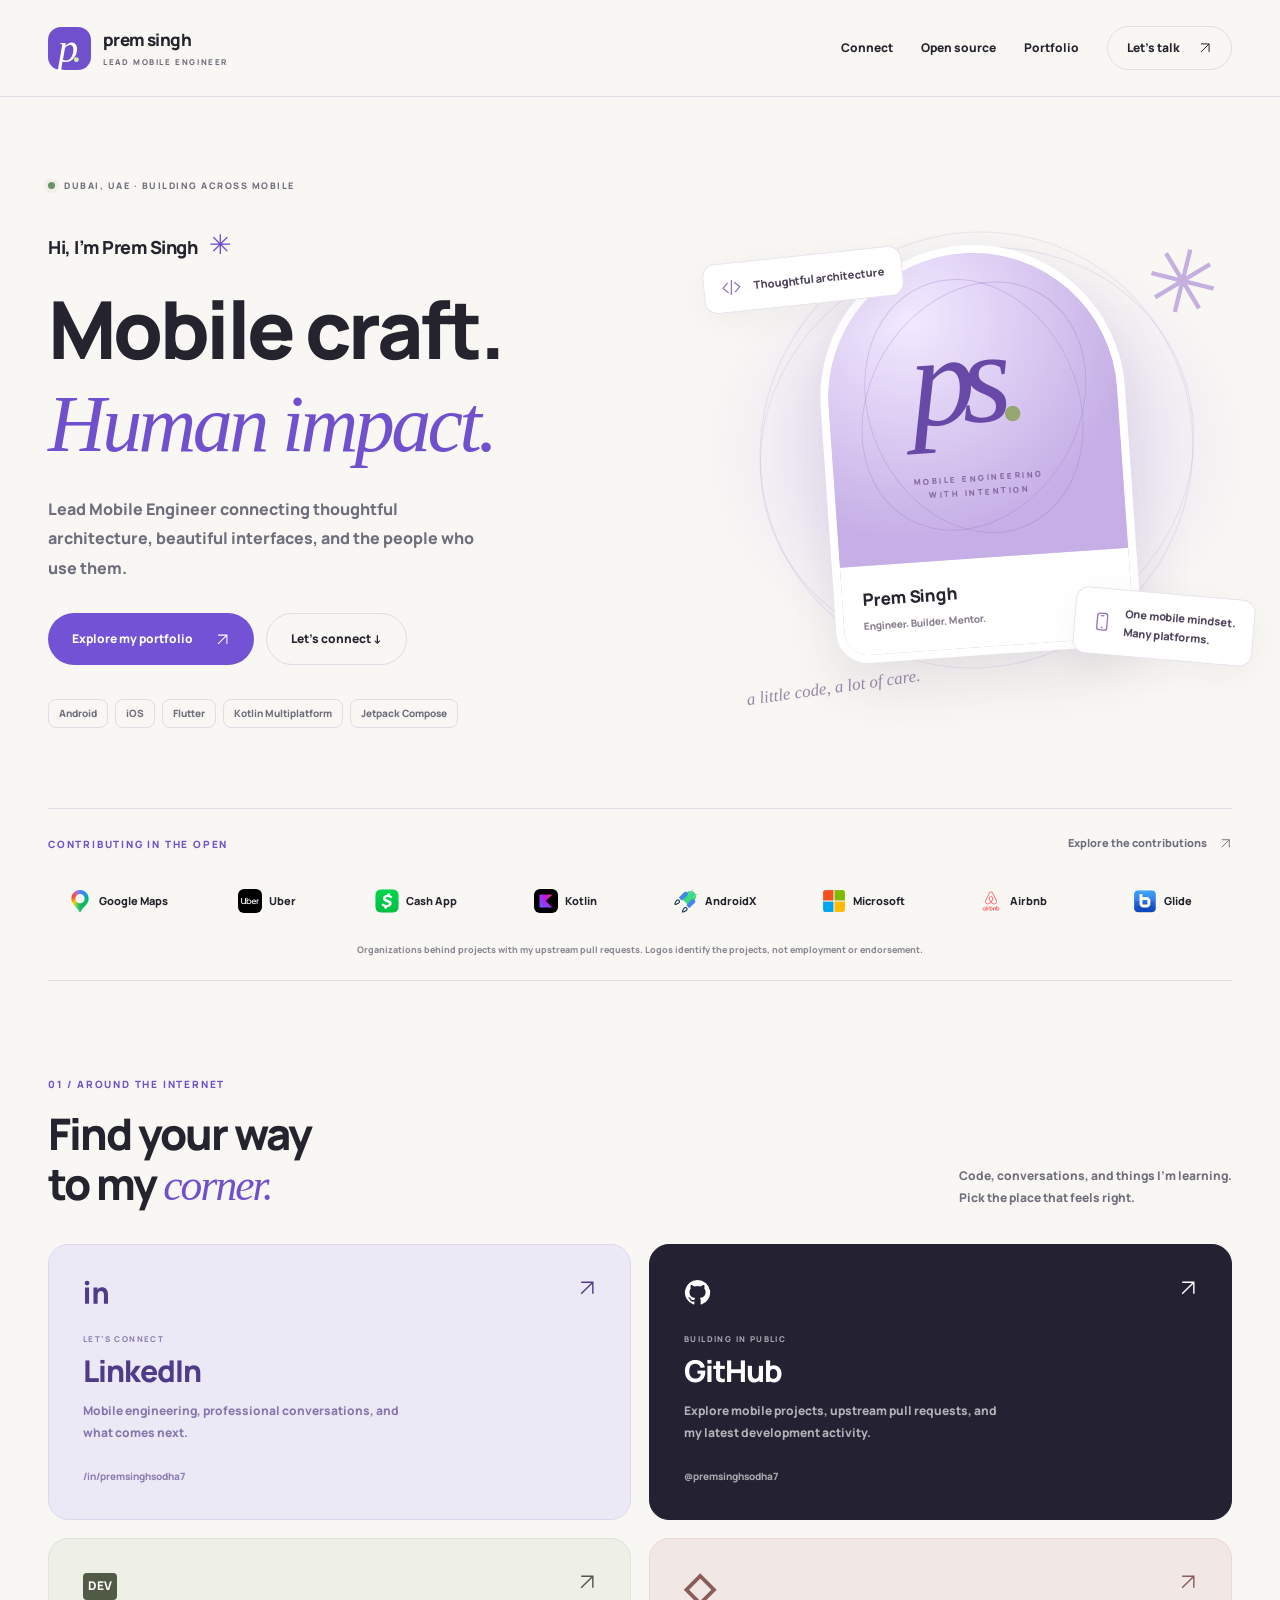
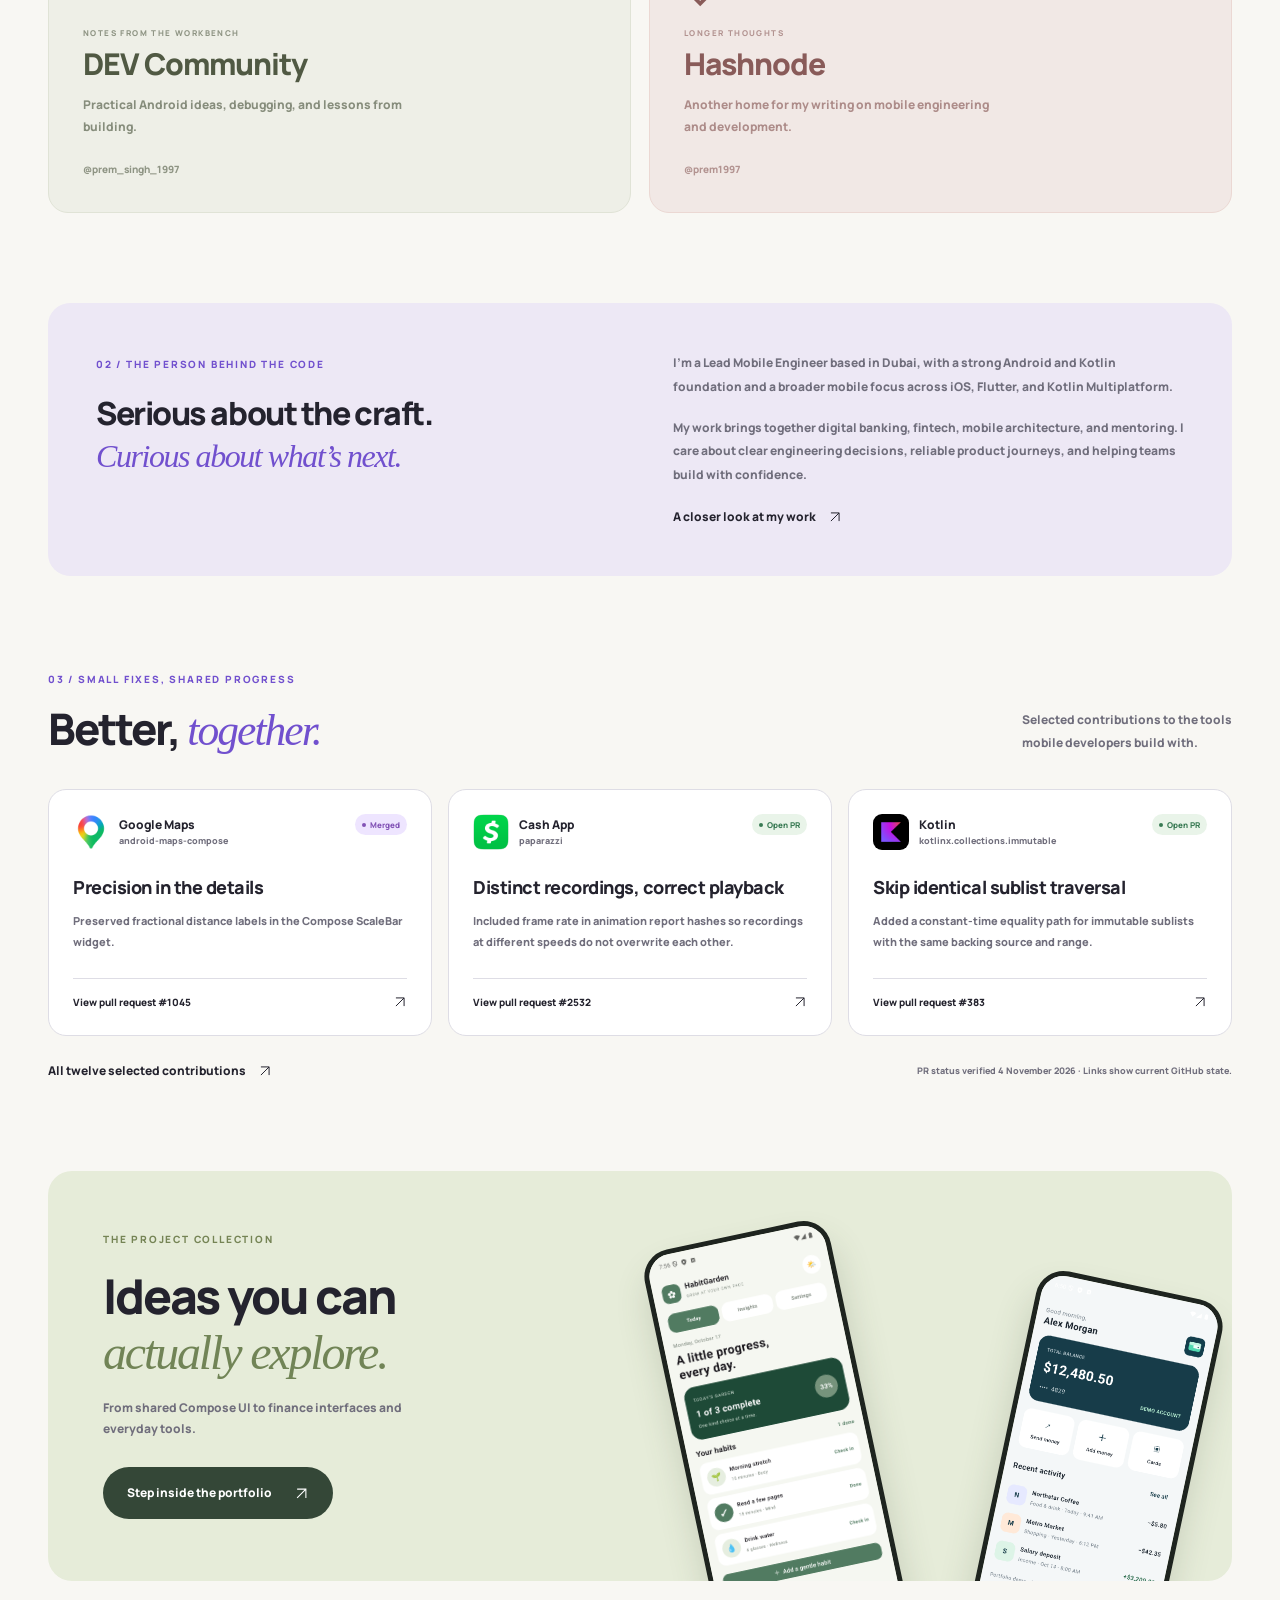
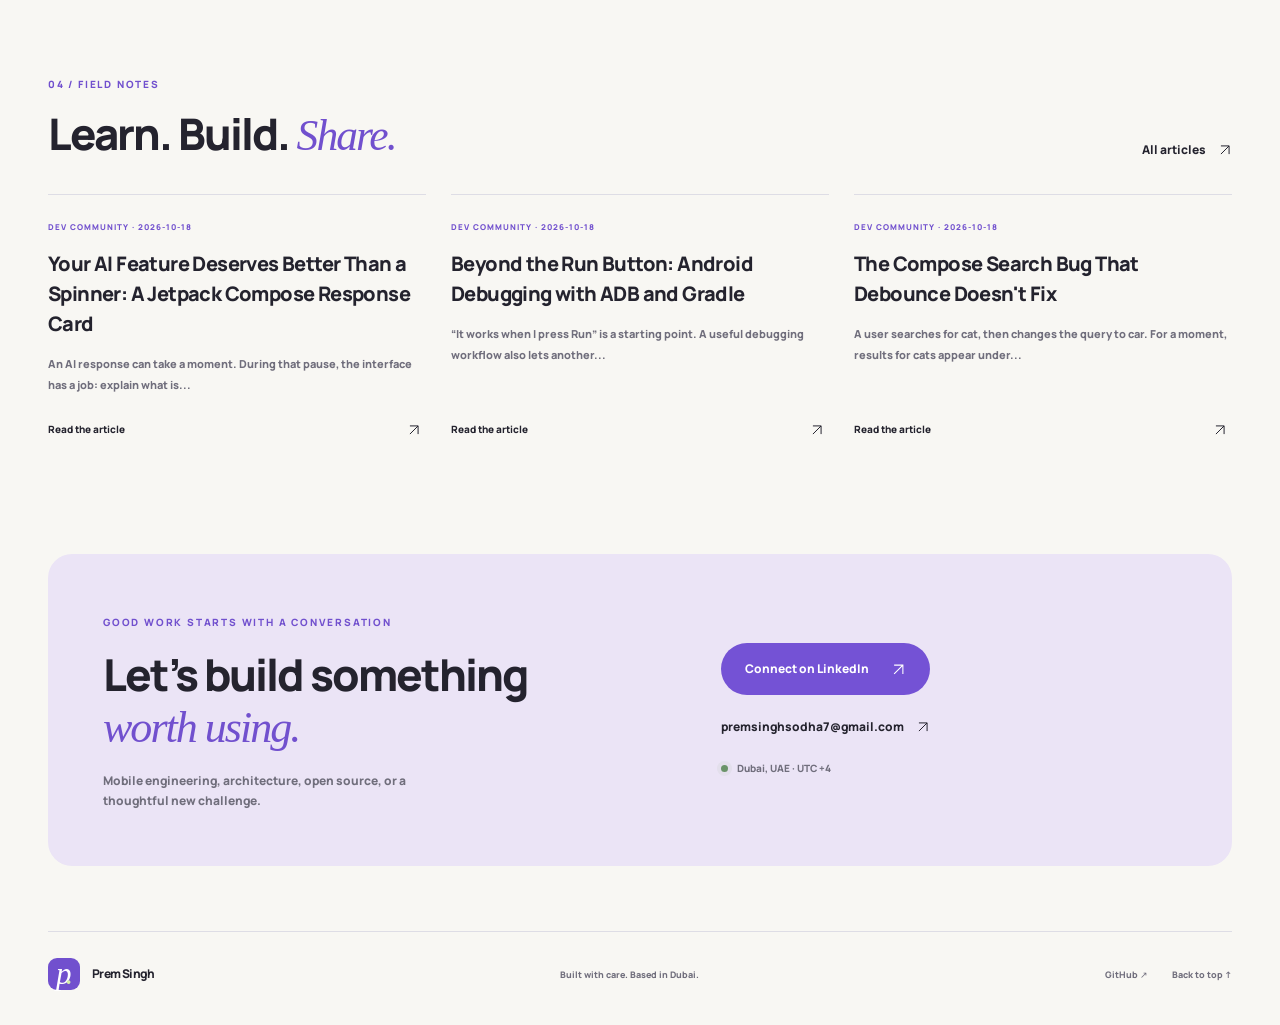
==== commit 8b7d1cc8: "Refresh verified upstream contributions and highlight merged Maps fix" ====
--- a/index.html
+++ b/index.html
@@ -1,5 +1,5 @@
 <!doctype html><html lang="en"><head><meta charset="utf-8"><meta name="viewport" content="width=device-width,initial-scale=1"><meta name="description" content="Prem Singh, Lead Mobile Engineer in Dubai. Android, iOS, Flutter, Kotlin Multiplatform, open source and mobile architecture."><meta name="theme-color" content="#f8f7f3"><title>Prem Singh — Lead Mobile Engineer</title><link rel="canonical" href="https://premsinghsodha7.github.io/"><meta property="og:title" content="Prem Singh — Lead Mobile Engineer"><meta property="og:description" content="Prem Singh, Lead Mobile Engineer in Dubai. Android, iOS, Flutter, Kotlin Multiplatform, open source and mobile architecture."><meta property="og:url" content="https://premsinghsodha7.github.io/"><meta property="og:type" content="website"><meta property="og:image" content="https://premsinghsodha7.github.io/assets/favicon.svg"><link rel="icon" href="assets/favicon.svg" type="image/svg+xml"><link rel="preload" href="assets/manrope.woff2" as="font" type="font/woff2" crossorigin><link rel="stylesheet" href="styles.css"><script src="site.js" defer></script></head><body class="light" id="top"><a class="skip" href="#main">Skip to content</a><header><nav class="wrap"><a class="brand" href="index.html" aria-label="Prem Singh home"><span class="brand-mark">p<span>.</span></span><span>prem singh<span class="brand-sub">LEAD MOBILE ENGINEER</span></span></a><button class="menu-toggle" aria-expanded="false" aria-controls="nav-links">Menu <span>☰</span></button><div id="nav-links" class="nav-links"><a href="#connect">Connect</a><a href="#open-source">Open source</a><a href="portfolio.html">Portfolio</a><a class="nav-cta" href="https://www.linkedin.com/in/premsinghsodha7/" target="_blank" rel="noopener noreferrer">Let’s talk <svg viewBox="0 0 24 24" fill="none" stroke="currentColor" stroke-width="1.7" aria-hidden="true"><path d="M5 19 19 5M5 5h14v14"/></svg></a></div></nav></header><main id="main"><section class="social-hero wrap"><div class="hero-copy"><span class="availability"><i></i> DUBAI, UAE · BUILDING ACROSS MOBILE</span><p class="hello">Hi, I’m Prem Singh <span aria-hidden="true">✳</span></p><h1>Mobile craft.<br><em>Human impact.</em></h1><p class="hero-description">Lead Mobile Engineer connecting thoughtful architecture, beautiful interfaces, and the people who use them.</p><div class="hero-actions"><a href="portfolio.html" class="button primary">Explore my portfolio <svg viewBox="0 0 24 24" fill="none" stroke="currentColor" stroke-width="1.7" aria-hidden="true"><path d="M5 19 19 5M5 5h14v14"/></svg></a><a href="#connect" class="button quiet">Let’s connect ↓</a></div><div class="platforms"><span>Android</span><span>iOS</span><span>Flutter</span><span>Kotlin Multiplatform</span><span>Jetpack Compose</span></div></div><div class="identity-stage"><div class="orbit orbit-one"></div><div class="orbit orbit-two"></div><span class="floating-label label-one"><svg viewBox="0 0 24 24" fill="none" stroke="currentColor" stroke-width="1.6" aria-hidden="true"><path d="m8 6-6 6 6 6m8-12 6 6-6 6m-3-15-2 18"/></svg> Thoughtful architecture</span><div class="portrait-frame"><div class="portrait-monogram" role="img" aria-label="PS monogram"><span>ps<span class="monogram-dot">.</span></span><small>MOBILE ENGINEERING<br>WITH INTENTION</small></div><div class="portrait-caption"><span>Prem Singh</span><small>Engineer. Builder. Mentor.</small></div></div><span class="floating-label label-two"><svg viewBox="0 0 24 24" fill="none" stroke="currentColor" stroke-width="1.6" aria-hidden="true"><rect x="6" y="2" width="12" height="20" rx="3"/><path d="M10 5h4m-3 14h2"/></svg> One mobile mindset.<br>Many platforms.</span><div class="stage-star" aria-hidden="true">✳</div><span class="stage-note">a little code, a lot of care.</span></div></section>
-<section class="ecosystems wrap"><div class="mini-heading"><span class="eyebrow">CONTRIBUTING IN THE OPEN</span><a href="portfolio.html#open-source">Explore the contributions <svg viewBox="0 0 24 24" fill="none" stroke="currentColor" stroke-width="1.7" aria-hidden="true"><path d="M5 19 19 5M5 5h14v14"/></svg></a></div><div class="org-strip"><a class="org" href="https://github.com/uber/AutoDispose/pull/551" target="_blank" rel="noopener noreferrer"><img src="assets/uber.png" alt="" width="32" height="32"><span>Uber</span><svg viewBox="0 0 24 24" fill="none" stroke="currentColor" stroke-width="1.7" aria-hidden="true"><path d="M5 19 19 5M5 5h14v14"/></svg></a><a class="org" href="https://github.com/googlemaps/android-maps-compose/pull/1045" target="_blank" rel="noopener noreferrer"><img src="assets/googlemaps.png" alt="" width="32" height="32"><span>Google Maps</span><svg viewBox="0 0 24 24" fill="none" stroke="currentColor" stroke-width="1.7" aria-hidden="true"><path d="M5 19 19 5M5 5h14v14"/></svg></a><a class="org" href="https://github.com/androidx/media/pull/3473" target="_blank" rel="noopener noreferrer"><img src="assets/androidx.png" alt="" width="32" height="32"><span>AndroidX</span><svg viewBox="0 0 24 24" fill="none" stroke="currentColor" stroke-width="1.7" aria-hidden="true"><path d="M5 19 19 5M5 5h14v14"/></svg></a><a class="org" href="https://github.com/microsoft/fluentui-android/pull/843" target="_blank" rel="noopener noreferrer"><img src="assets/microsoft.png" alt="" width="32" height="32"><span>Microsoft</span><svg viewBox="0 0 24 24" fill="none" stroke="currentColor" stroke-width="1.7" aria-hidden="true"><path d="M5 19 19 5M5 5h14v14"/></svg></a><a class="org" href="https://github.com/airbnb/lottie-android/pull/2745" target="_blank" rel="noopener noreferrer"><img src="assets/airbnb.png" alt="" width="32" height="32"><span>Airbnb</span><svg viewBox="0 0 24 24" fill="none" stroke="currentColor" stroke-width="1.7" aria-hidden="true"><path d="M5 19 19 5M5 5h14v14"/></svg></a><a class="org" href="https://github.com/bumptech/glide/pull/5789" target="_blank" rel="noopener noreferrer"><img src="assets/bumptech.png" alt="" width="32" height="32"><span>Glide</span><svg viewBox="0 0 24 24" fill="none" stroke="currentColor" stroke-width="1.7" aria-hidden="true"><path d="M5 19 19 5M5 5h14v14"/></svg></a></div><p class="fineprint">Organizations behind projects with my upstream pull requests. Logos identify the projects, not employment or endorsement.</p></section>
+<section class="ecosystems wrap"><div class="mini-heading"><span class="eyebrow">CONTRIBUTING IN THE OPEN</span><a href="portfolio.html#open-source">Explore the contributions <svg viewBox="0 0 24 24" fill="none" stroke="currentColor" stroke-width="1.7" aria-hidden="true"><path d="M5 19 19 5M5 5h14v14"/></svg></a></div><div class="org-strip org-strip-expanded"><a class="org" href="https://github.com/googlemaps/android-maps-compose/pull/1045" target="_blank" rel="noopener noreferrer"><img src="assets/googlemaps.png" alt="" width="32" height="32"><span>Google Maps</span><svg viewBox="0 0 24 24" fill="none" stroke="currentColor" stroke-width="1.7" aria-hidden="true"><path d="M5 19 19 5M5 5h14v14"/></svg></a><a class="org" href="https://github.com/uber/AutoDispose/pull/551" target="_blank" rel="noopener noreferrer"><img src="assets/uber.png" alt="" width="32" height="32"><span>Uber</span><svg viewBox="0 0 24 24" fill="none" stroke="currentColor" stroke-width="1.7" aria-hidden="true"><path d="M5 19 19 5M5 5h14v14"/></svg></a><a class="org" href="https://github.com/cashapp/paparazzi/pull/2532" target="_blank" rel="noopener noreferrer"><img src="assets/cashapp.png" alt="" width="32" height="32"><span>Cash App</span><svg viewBox="0 0 24 24" fill="none" stroke="currentColor" stroke-width="1.7" aria-hidden="true"><path d="M5 19 19 5M5 5h14v14"/></svg></a><a class="org" href="https://github.com/Kotlin/kotlinx.collections.immutable/pull/383" target="_blank" rel="noopener noreferrer"><img src="assets/kotlin.png" alt="" width="32" height="32"><span>Kotlin</span><svg viewBox="0 0 24 24" fill="none" stroke="currentColor" stroke-width="1.7" aria-hidden="true"><path d="M5 19 19 5M5 5h14v14"/></svg></a><a class="org" href="https://github.com/androidx/media/pull/3473" target="_blank" rel="noopener noreferrer"><img src="assets/androidx.png" alt="" width="32" height="32"><span>AndroidX</span><svg viewBox="0 0 24 24" fill="none" stroke="currentColor" stroke-width="1.7" aria-hidden="true"><path d="M5 19 19 5M5 5h14v14"/></svg></a><a class="org" href="https://github.com/microsoft/fluentui-android/pull/843" target="_blank" rel="noopener noreferrer"><img src="assets/microsoft.png" alt="" width="32" height="32"><span>Microsoft</span><svg viewBox="0 0 24 24" fill="none" stroke="currentColor" stroke-width="1.7" aria-hidden="true"><path d="M5 19 19 5M5 5h14v14"/></svg></a><a class="org" href="https://github.com/airbnb/lottie-android/pull/2745" target="_blank" rel="noopener noreferrer"><img src="assets/airbnb.png" alt="" width="32" height="32"><span>Airbnb</span><svg viewBox="0 0 24 24" fill="none" stroke="currentColor" stroke-width="1.7" aria-hidden="true"><path d="M5 19 19 5M5 5h14v14"/></svg></a><a class="org" href="https://github.com/bumptech/glide/pull/5789" target="_blank" rel="noopener noreferrer"><img src="assets/bumptech.png" alt="" width="32" height="32"><span>Glide</span><svg viewBox="0 0 24 24" fill="none" stroke="currentColor" stroke-width="1.7" aria-hidden="true"><path d="M5 19 19 5M5 5h14v14"/></svg></a></div><p class="fineprint">Organizations behind projects with my upstream pull requests. Logos identify the projects, not employment or endorsement.</p></section>
 <section class="section wrap" id="connect"><div class="section-title"><div><span class="eyebrow">01 / AROUND THE INTERNET</span><h2>Find your way<br>to my <em>corner.</em></h2></div><p>Code, conversations, and things I’m learning.<br>Pick the place that feels right.</p></div><div class="social-bento">
 <a class="social-card linkedin-card" href="https://www.linkedin.com/in/premsinghsodha7/" target="_blank" rel="noopener noreferrer"><svg viewBox="0 0 24 24" fill="currentColor" aria-hidden="true"><path d="M5.4 7.6H1.8V22h3.6V7.6ZM3.6 1.5a2.1 2.1 0 1 0 0 4.2 2.1 2.1 0 0 0 0-4.2ZM22.2 13.7c0-4.3-2.3-6.3-5.3-6.3-2.4 0-3.4 1.3-4 2.2v-2h-3.6V22H13v-8c0-2.1 1.3-3.3 2.9-3.3 1.6 0 2.7 1.1 2.7 3.3v8h3.6v-8.3Z"/></svg><span class="card-kicker">LET’S CONNECT</span><h3>LinkedIn</h3><p>Mobile engineering, professional conversations, and what comes next.</p><span class="card-handle">/in/premsinghsodha7</span><svg viewBox="0 0 24 24" fill="none" stroke="currentColor" stroke-width="1.7" aria-hidden="true"><path d="M5 19 19 5M5 5h14v14"/></svg></a>
 <a class="social-card github-card" href="https://github.com/premsinghsodha7" target="_blank" rel="noopener noreferrer"><svg viewBox="0 0 24 24" fill="currentColor" aria-hidden="true"><path d="M12 .8a11.2 11.2 0 0 0-3.54 21.83c.56.1.76-.24.76-.54v-2.1c-3.12.68-3.78-1.33-3.78-1.33-.51-1.3-1.25-1.64-1.25-1.64-1.02-.7.08-.69.08-.69 1.13.08 1.72 1.16 1.72 1.16 1 1.72 2.63 1.22 3.27.93.1-.73.39-1.22.71-1.5-2.49-.28-5.1-1.24-5.1-5.54 0-1.22.44-2.22 1.16-3-.12-.29-.5-1.42.11-2.95 0 0 .94-.3 3.08 1.15a10.7 10.7 0 0 1 5.6 0c2.14-1.45 3.08-1.15 3.08-1.15.61 1.53.23 2.66.11 2.94.72.79 1.16 1.79 1.16 3.01 0 4.31-2.62 5.25-5.12 5.53.4.35.76 1.03.76 2.08v3.1c0 .3.2.65.77.54A11.2 11.2 0 0 0 12 .8Z"/></svg><span class="card-kicker">BUILDING IN PUBLIC</span><h3>GitHub</h3><p>Explore mobile projects, upstream pull requests, and my latest development activity.</p><span class="card-handle">@premsinghsodha7</span><svg viewBox="0 0 24 24" fill="none" stroke="currentColor" stroke-width="1.7" aria-hidden="true"><path d="M5 19 19 5M5 5h14v14"/></svg></a>
@@ -7,6 +7,6 @@
 <a class="social-card hash-card" href="https://hashnode.com/@prem1997" target="_blank" rel="noopener noreferrer"><span class="hash-icon">◇</span><span class="card-kicker">LONGER THOUGHTS</span><h3>Hashnode</h3><p>Another home for my writing on mobile engineering and development.</p><span class="card-handle">@prem1997</span><svg viewBox="0 0 24 24" fill="none" stroke="currentColor" stroke-width="1.7" aria-hidden="true"><path d="M5 19 19 5M5 5h14v14"/></svg></a>
 </div></section>
 <section class="about-panel wrap" id="about"><div><span class="eyebrow">02 / THE PERSON BEHIND THE CODE</span><h2>Serious about the craft.<br><em>Curious about what’s next.</em></h2></div><div><p>I’m a Lead Mobile Engineer based in Dubai, with a strong Android and Kotlin foundation and a broader mobile focus across iOS, Flutter, and Kotlin Multiplatform.</p><p>My work brings together digital banking, fintech, mobile architecture, and mentoring. I care about clear engineering decisions, reliable product journeys, and helping teams build with confidence.</p><a href="portfolio.html#experience" class="text-link">A closer look at my work <svg viewBox="0 0 24 24" fill="none" stroke="currentColor" stroke-width="1.7" aria-hidden="true"><path d="M5 19 19 5M5 5h14v14"/></svg></a></div></section>
-<section class="section wrap" id="open-source"><div class="section-title"><div><span class="eyebrow">03 / SMALL FIXES, SHARED PROGRESS</span><h2>Better, <em>together.</em></h2></div><p>Selected contributions to the tools<br>mobile developers build with.</p></div><div class="contribution-grid"><article class="contribution"><div class="contribution-top"><a class="org-label" href="https://github.com/uber/AutoDispose" target="_blank" rel="noopener noreferrer"><img src="assets/uber.png" alt="Uber GitHub organization logo" width="42" height="42"><span>Uber<small>AutoDispose</small></span></a><span class="status merged" data-pr="uber/AutoDispose#551">Merged</span></div><h3>Restoring compiler checks</h3><p>Restored service registration so Error Prone can discover AutoDispose’s checker.</p><a class="text-link" href="https://github.com/uber/AutoDispose/pull/551" target="_blank" rel="noopener noreferrer">View pull request #551<svg viewBox="0 0 24 24" fill="none" stroke="currentColor" stroke-width="1.7" aria-hidden="true"><path d="M5 19 19 5M5 5h14v14"/></svg></a></article><article class="contribution"><div class="contribution-top"><a class="org-label" href="https://github.com/googlemaps/android-maps-compose" target="_blank" rel="noopener noreferrer"><img src="assets/googlemaps.png" alt="Google Maps GitHub organization logo" width="42" height="42"><span>Google Maps<small>android-maps-compose</small></span></a><span class="status open" data-pr="googlemaps/android-maps-compose#1045">Open PR</span></div><h3>Precision in the details</h3><p>Preserved fractional distance labels in the Compose ScaleBar widget.</p><a class="text-link" href="https://github.com/googlemaps/android-maps-compose/pull/1045" target="_blank" rel="noopener noreferrer">View pull request #1045<svg viewBox="0 0 24 24" fill="none" stroke="currentColor" stroke-width="1.7" aria-hidden="true"><path d="M5 19 19 5M5 5h14v14"/></svg></a></article><article class="contribution"><div class="contribution-top"><a class="org-label" href="https://github.com/androidx/media" target="_blank" rel="noopener noreferrer"><img src="assets/androidx.png" alt="AndroidX GitHub organization logo" width="42" height="42"><span>AndroidX<small>media</small></span></a><span class="status open" data-pr="androidx/media#3473">Open PR</span></div><h3>Reliable playback state</h3><p>Corrected loading state when ExoPlayer reaches the end of playback.</p><a class="text-link" href="https://github.com/androidx/media/pull/3473" target="_blank" rel="noopener noreferrer">View pull request #3473<svg viewBox="0 0 24 24" fill="none" stroke="currentColor" stroke-width="1.7" aria-hidden="true"><path d="M5 19 19 5M5 5h14v14"/></svg></a></article></div><div class="section-bottom"><a href="portfolio.html#open-source" class="text-link">All six selected contributions <svg viewBox="0 0 24 24" fill="none" stroke="currentColor" stroke-width="1.7" aria-hidden="true"><path d="M5 19 19 5M5 5h14v14"/></svg></a><span class="fineprint contribution-date">PR status verified 25 October 2026 · Links show current GitHub state.</span></div></section>
+<section class="section wrap" id="open-source"><div class="section-title"><div><span class="eyebrow">03 / SMALL FIXES, SHARED PROGRESS</span><h2>Better, <em>together.</em></h2></div><p>Selected contributions to the tools<br>mobile developers build with.</p></div><div class="contribution-grid"><article class="contribution"><div class="contribution-top"><a class="org-label" href="https://github.com/googlemaps/android-maps-compose" target="_blank" rel="noopener noreferrer"><img src="assets/googlemaps.png" alt="Google Maps GitHub organization logo" width="42" height="42"><span>Google Maps<small>android-maps-compose</small></span></a><span class="status merged" data-pr="googlemaps/android-maps-compose#1045">Merged</span></div><h3>Precision in the details</h3><p>Preserved fractional distance labels in the Compose ScaleBar widget.</p><a class="text-link" href="https://github.com/googlemaps/android-maps-compose/pull/1045" target="_blank" rel="noopener noreferrer">View pull request #1045<svg viewBox="0 0 24 24" fill="none" stroke="currentColor" stroke-width="1.7" aria-hidden="true"><path d="M5 19 19 5M5 5h14v14"/></svg></a></article><article class="contribution"><div class="contribution-top"><a class="org-label" href="https://github.com/cashapp/paparazzi" target="_blank" rel="noopener noreferrer"><img src="assets/cashapp.png" alt="Cash App GitHub organization logo" width="42" height="42"><span>Cash App<small>paparazzi</small></span></a><span class="status open" data-pr="cashapp/paparazzi#2532">Open PR</span></div><h3>Distinct recordings, correct playback</h3><p>Included frame rate in animation report hashes so recordings at different speeds do not overwrite each other.</p><a class="text-link" href="https://github.com/cashapp/paparazzi/pull/2532" target="_blank" rel="noopener noreferrer">View pull request #2532<svg viewBox="0 0 24 24" fill="none" stroke="currentColor" stroke-width="1.7" aria-hidden="true"><path d="M5 19 19 5M5 5h14v14"/></svg></a></article><article class="contribution"><div class="contribution-top"><a class="org-label" href="https://github.com/Kotlin/kotlinx.collections.immutable" target="_blank" rel="noopener noreferrer"><img src="assets/kotlin.png" alt="Kotlin GitHub organization logo" width="42" height="42"><span>Kotlin<small>kotlinx.collections.immutable</small></span></a><span class="status open" data-pr="Kotlin/kotlinx.collections.immutable#383">Open PR</span></div><h3>Skip identical sublist traversal</h3><p>Added a constant-time equality path for immutable sublists with the same backing source and range.</p><a class="text-link" href="https://github.com/Kotlin/kotlinx.collections.immutable/pull/383" target="_blank" rel="noopener noreferrer">View pull request #383<svg viewBox="0 0 24 24" fill="none" stroke="currentColor" stroke-width="1.7" aria-hidden="true"><path d="M5 19 19 5M5 5h14v14"/></svg></a></article></div><div class="section-bottom"><a href="portfolio.html#open-source" class="text-link">All twelve selected contributions <svg viewBox="0 0 24 24" fill="none" stroke="currentColor" stroke-width="1.7" aria-hidden="true"><path d="M5 19 19 5M5 5h14v14"/></svg></a><span class="fineprint contribution-date">PR status verified 4 November 2026 · Links show current GitHub state.</span></div></section>
 <section class="portfolio-teaser wrap"><div><span class="eyebrow">THE PROJECT COLLECTION</span><h2>Ideas you can<br><em>actually explore.</em></h2><p>From shared Compose UI to finance interfaces and everyday tools.</p><a class="button primary" href="portfolio.html">Step inside the portfolio <svg viewBox="0 0 24 24" fill="none" stroke="currentColor" stroke-width="1.7" aria-hidden="true"><path d="M5 19 19 5M5 5h14v14"/></svg></a></div><div class="teaser-phones" aria-hidden="true"><img src="assets/HabitGardenKMP.png" alt="" width="200" height="400" loading="lazy"><img src="assets/FintechFlow-screen.png" alt="" width="200" height="400" loading="lazy"></div></section>
 <section class="section wrap" id="writing"><div class="section-title"><div><span class="eyebrow">04 / FIELD NOTES</span><h2>Learn. Build. <em>Share.</em></h2></div><a class="text-link" href="https://dev.to/prem_singh_1997" target="_blank" rel="noopener noreferrer">All articles<svg viewBox="0 0 24 24" fill="none" stroke="currentColor" stroke-width="1.7" aria-hidden="true"><path d="M5 19 19 5M5 5h14v14"/></svg></a></div><div class="writing-grid"><a class="writing" href="https://dev.to/prem_singh_1997/your-ai-feature-deserves-better-than-a-spinner-a-jetpack-compose-response-card-4n83" target="_blank" rel="noopener noreferrer"><span class="eyebrow">DEV COMMUNITY · 2026-10-18</span><h3>Your AI Feature Deserves Better Than a Spinner: A Jetpack Compose Response Card</h3><p>An AI response can take a moment. During that pause, the interface has a job: explain what is...</p><span class="read">Read the article</span><svg viewBox="0 0 24 24" fill="none" stroke="currentColor" stroke-width="1.7" aria-hidden="true"><path d="M5 19 19 5M5 5h14v14"/></svg></a><a class="writing" href="https://dev.to/prem_singh_1997/beyond-the-run-button-android-debugging-with-adb-and-gradle-5gnf" target="_blank" rel="noopener noreferrer"><span class="eyebrow">DEV COMMUNITY · 2026-10-18</span><h3>Beyond the Run Button: Android Debugging with ADB and Gradle</h3><p>“It works when I press Run” is a starting point. A useful debugging workflow also lets another...</p><span class="read">Read the article</span><svg viewBox="0 0 24 24" fill="none" stroke="currentColor" stroke-width="1.7" aria-hidden="true"><path d="M5 19 19 5M5 5h14v14"/></svg></a><a class="writing" href="https://dev.to/prem_singh_1997/the-compose-search-bug-that-debounce-doesnt-fix-1kbf" target="_blank" rel="noopener noreferrer"><span class="eyebrow">DEV COMMUNITY · 2026-10-18</span><h3>The Compose Search Bug That Debounce Doesn&#x27;t Fix</h3><p>A user searches for cat, then changes the query to car. For a moment, results for cats appear under...</p><span class="read">Read the article</span><svg viewBox="0 0 24 24" fill="none" stroke="currentColor" stroke-width="1.7" aria-hidden="true"><path d="M5 19 19 5M5 5h14v14"/></svg></a></div></section><section class="contact-banner wrap" id="contact"><div><span class="eyebrow">GOOD WORK STARTS WITH A CONVERSATION</span><h2>Let’s build something<br><em>worth using.</em></h2><p>Mobile engineering, architecture, open source, or a thoughtful new challenge.</p></div><div class="contact-actions"><a class="button primary" href="https://www.linkedin.com/in/premsinghsodha7/" target="_blank" rel="noopener noreferrer">Connect on LinkedIn<svg viewBox="0 0 24 24" fill="none" stroke="currentColor" stroke-width="1.7" aria-hidden="true"><path d="M5 19 19 5M5 5h14v14"/></svg></a><a class="text-link" href="mailto:premsinghsodha7@gmail.com">premsinghsodha7@gmail.com <svg viewBox="0 0 24 24" fill="none" stroke="currentColor" stroke-width="1.7" aria-hidden="true"><path d="M5 19 19 5M5 5h14v14"/></svg></a><span class="location"><i></i> Dubai, UAE · UTC +4</span></div></section></main><footer class="wrap"><a class="brand" href="index.html"><span class="brand-mark">p<span>.</span></span><span>Prem Singh</span></a><span>Built with care. Based in Dubai.</span><div><a href="https://github.com/premsinghsodha7">GitHub ↗</a><a href="#top">Back to top ↑</a></div></footer></body></html>
--- a/styles.css
+++ b/styles.css
@@ -13,3 +13,7 @@
 @media(max-width:600px){.identity-stage{width:100%;margin-inline:0}.stage-note{left:12px}}
 @media(max-width:600px){.orbit-two{width:250px;height:300px}}
 .portrait-monogram{height:305px;display:flex;flex-direction:column;align-items:center;justify-content:center;background:radial-gradient(circle at 30% 20%,#f2eaff,#c6afe6 70%);color:#6949a8;position:relative;overflow:hidden}.portrait-monogram:before,.portrait-monogram:after{content:'';position:absolute;width:260px;height:260px;border:1px solid #9574be50;border-radius:50%;transform:rotate(-20deg) scaleX(.8)}.portrait-monogram:after{transform:rotate(35deg) scaleX(.8)}.portrait-monogram>span{position:relative;z-index:1;font:italic 130px/1 Georgia;letter-spacing:-14px;padding-right:13px}.portrait-monogram .monogram-dot{color:#96a66f;letter-spacing:-9px}.portrait-monogram>small{font-size:8px;font-weight:700;letter-spacing:2.5px;text-align:center;margin-top:28px;color:#83679f;z-index:1}.portrait-frame{border-color:#fff}@media(max-width:600px){.portrait-monogram{height:280px}}
+
+/* Eight upstream ecosystems, with no duplicated organization marks. */
+@media(min-width:1101px){.org-strip-expanded{grid-template-columns:repeat(8,minmax(0,1fr));gap:10px}.org-strip-expanded .org{font-size:11px;gap:7px}.org-strip-expanded .org img{width:24px;height:24px}}
+@media(min-width:601px) and (max-width:1100px){.org-strip-expanded{grid-template-columns:repeat(4,minmax(0,1fr))}}
